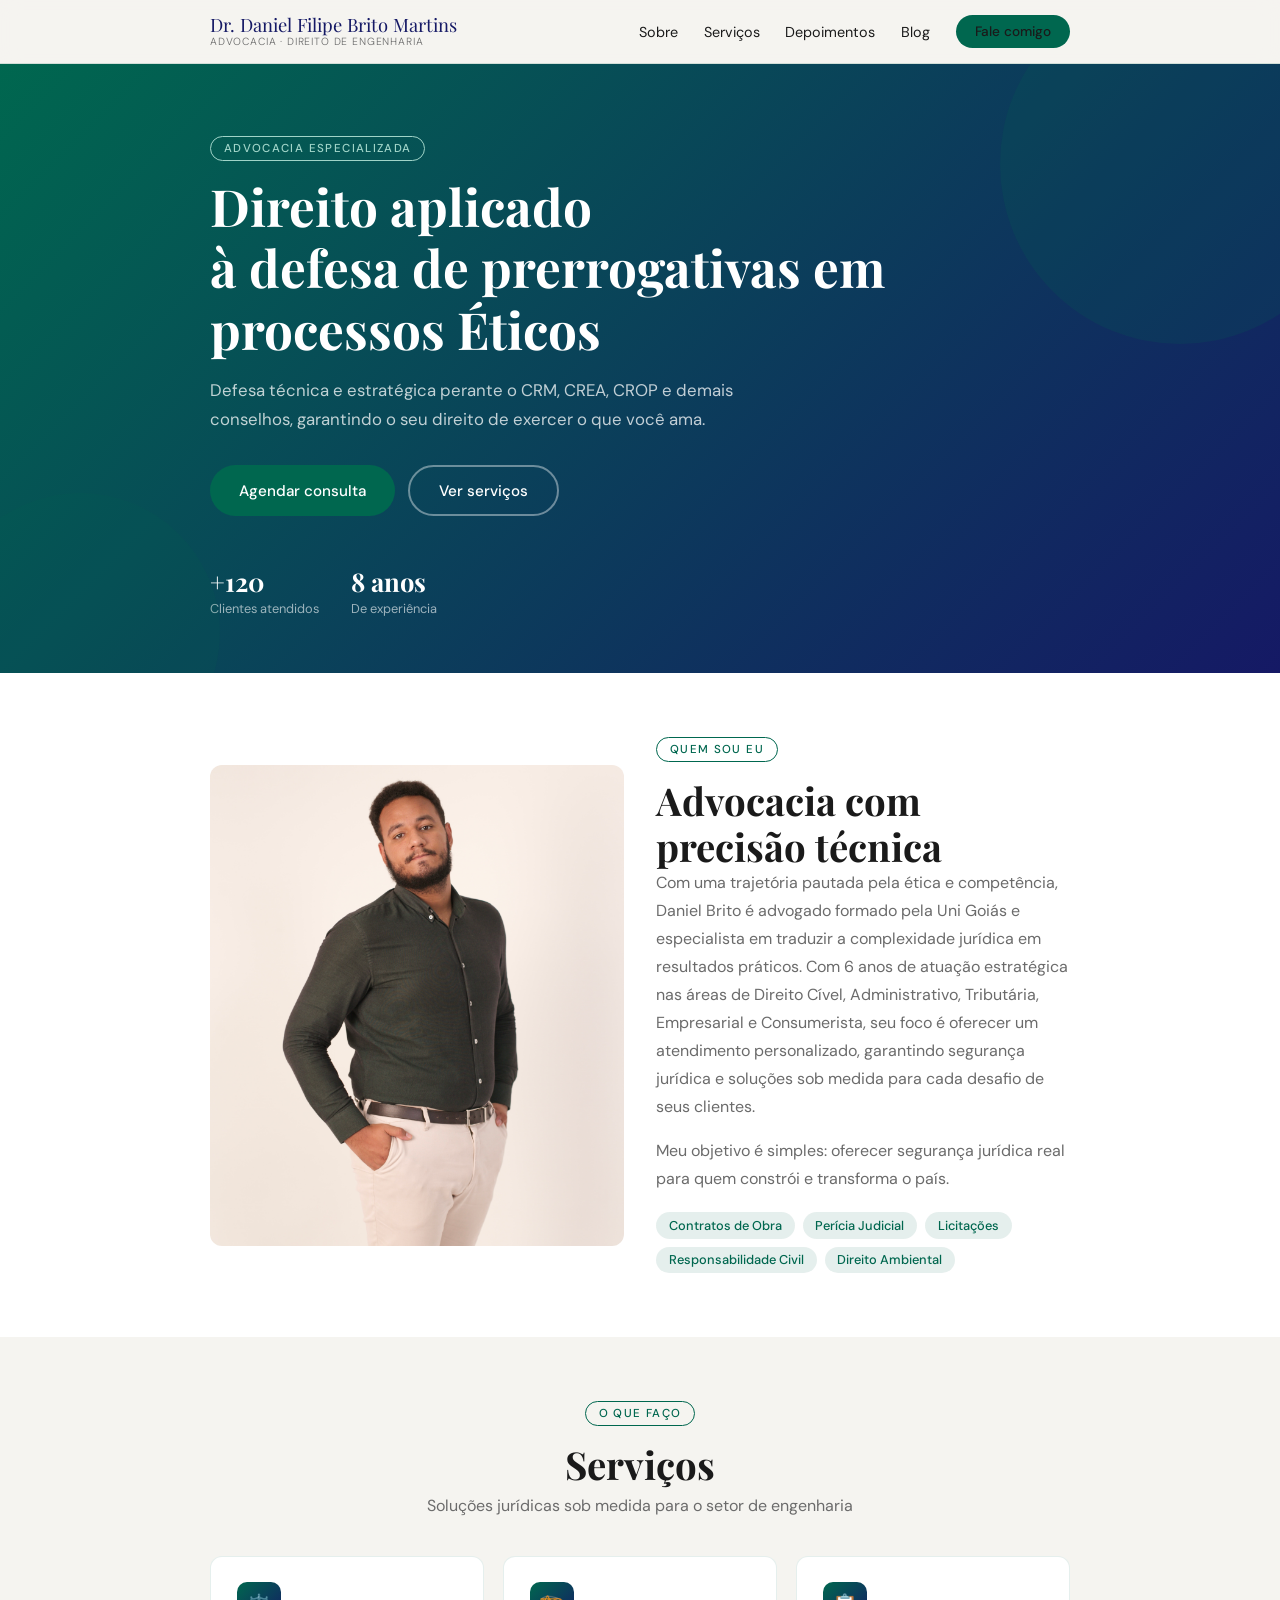
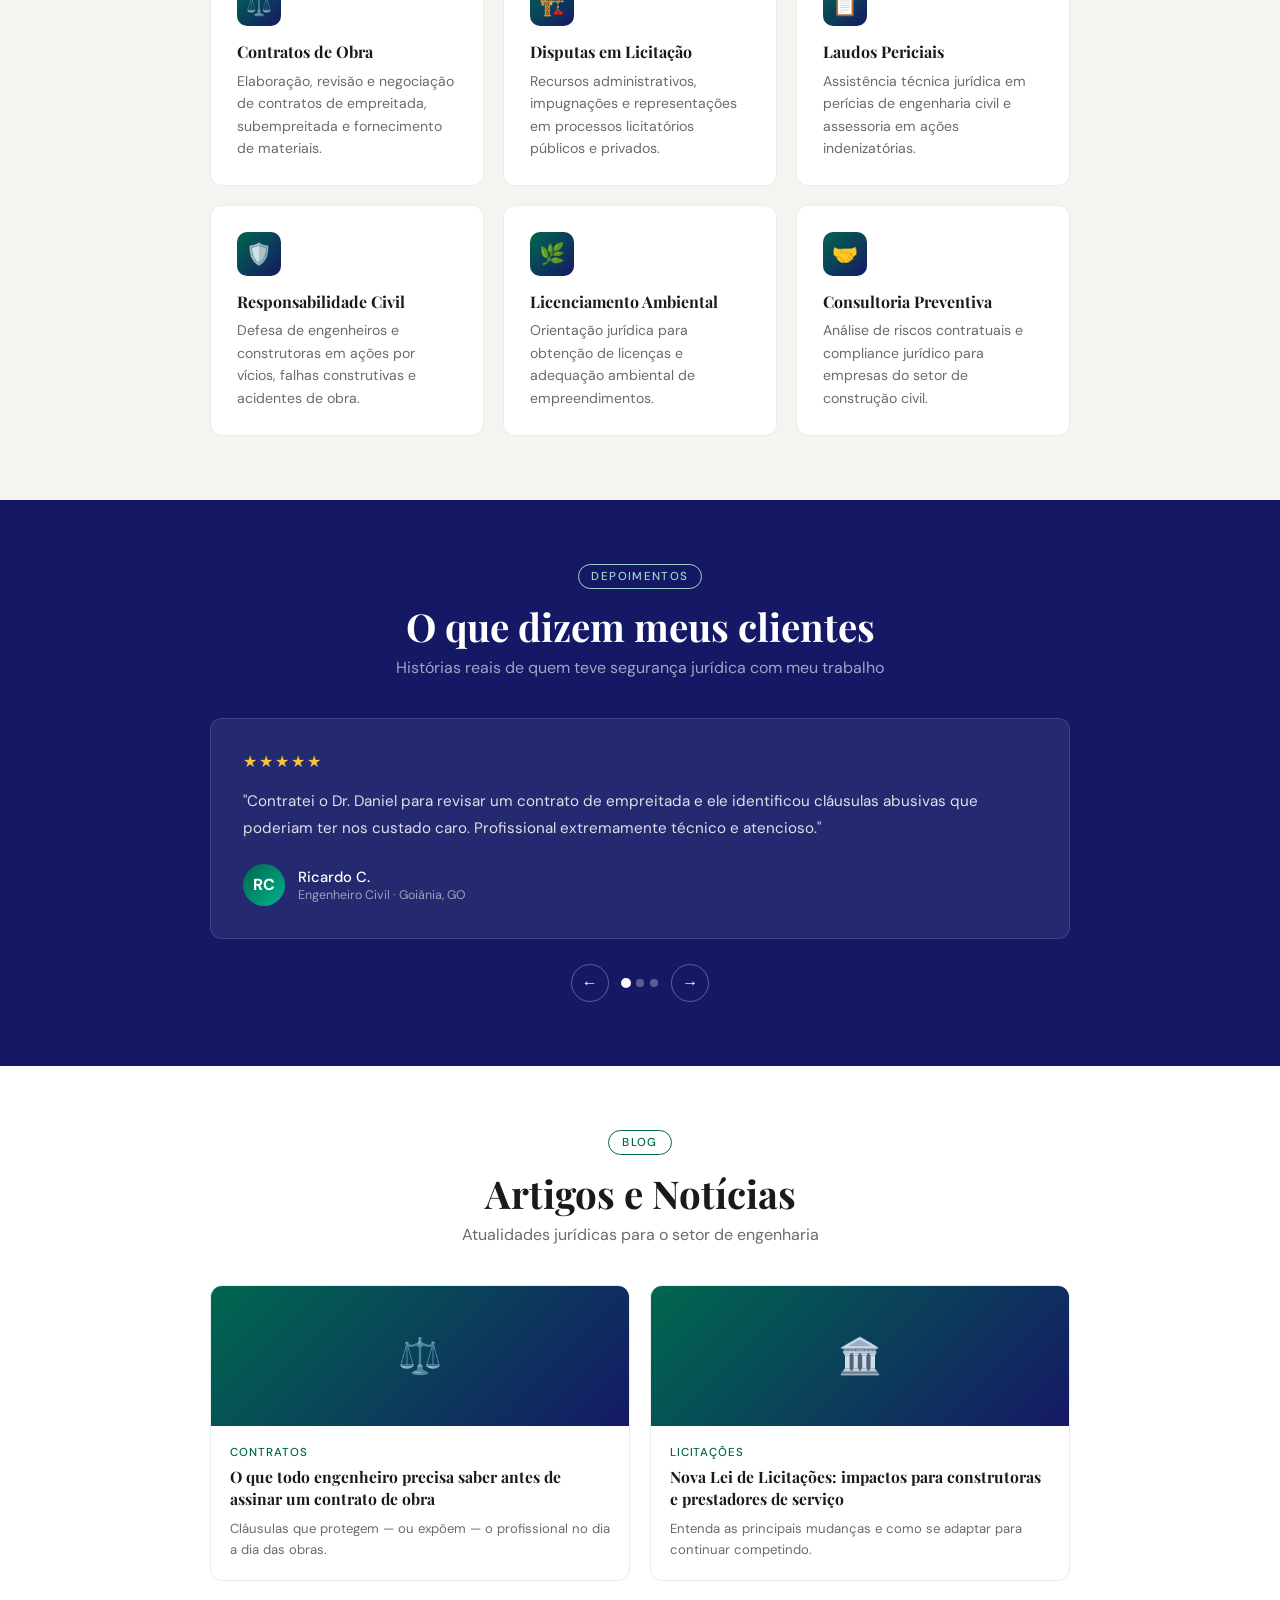
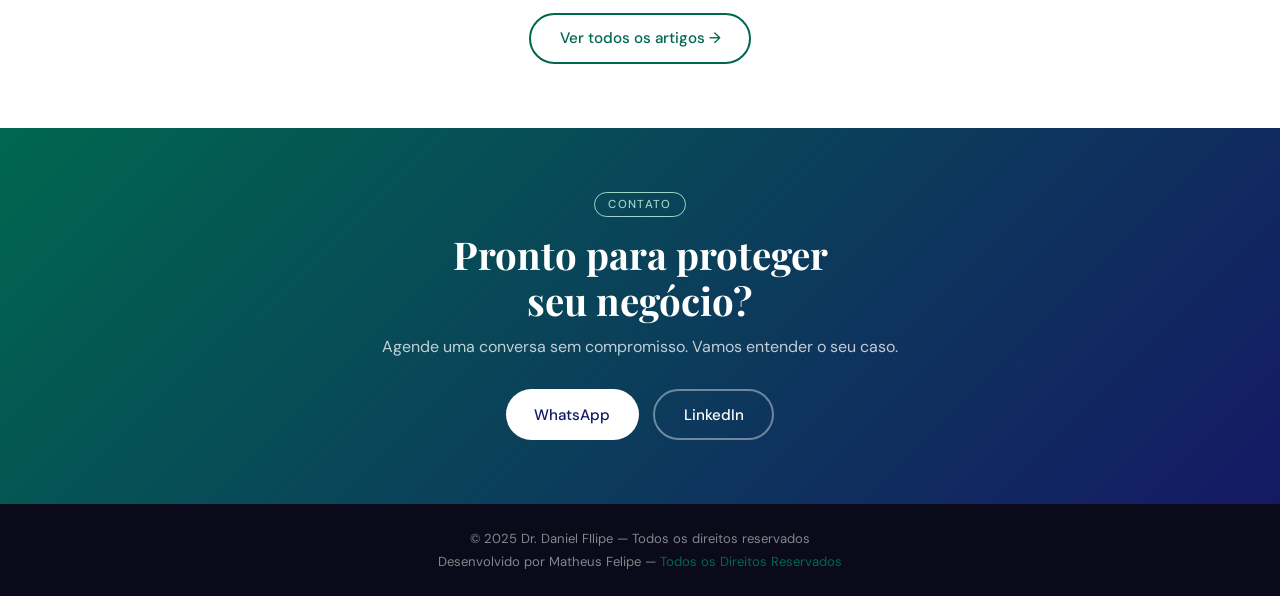
==== index.html @ d97ad79a "alteracoes textuais e cor secao hero" ====
<!doctype html>
<html lang="pt-BR">
  <head>
    <meta charset="UTF-8" />
    <meta name="viewport" content="width=device-width, initial-scale=1.0" />
    <title>Dr. Daniel Filipe Brito — Advocacia em Engenharia</title>
    <link rel="preconnect" href="https://fonts.googleapis.com" />
    <link rel="preconnect" href="https://fonts.gstatic.com" crossorigin />
    <link rel="stylesheet" href="./styles/style.css" />
    <link rel="icon" href="./images/Favicon-Daniel_Felipe.jpeg" />
    <link
      href="https://fonts.googleapis.com/css2?family=Playfair+Display:wght@600;700&family=DM+Sans:wght@300;400;500&display=swap"
      rel="stylesheet"
    />
  </head>
  <body>
    <!-- ══ NAVBAR ══ -->
    <nav class="navbar">
      <div class="container">
        <div class="navbar-logo">
          Dr. Daniel Filipe Brito Martins
          <span>Advocacia · Direito de Engenharia</span>
        </div>
        <ul class="navbar-links">
          <li><a href="#sobre">Sobre</a></li>
          <li><a href="#servicos">Serviços</a></li>
          <li><a href="#depoimentos">Depoimentos</a></li>
          <li><a href="#blog">Blog</a></li>
          <li>
            <a
              href="#contato"
              class="btn btn-primary"
              style="padding: 0.5rem 1.2rem; font-size: 0.85rem"
              >Fale comigo</a
            >
          </li>
        </ul>
        <!-- JS: hamburguer toggle (veja no script) -->
        <button class="hamburger" id="hamburger" aria-label="Abrir menu">
          <span></span><span></span><span></span>
        </button>
      </div>
      <!-- Menu mobile — fica oculto até o botão ser clicado -->
      <ul class="mobile-menu" id="mobileMenu">
        <li><a href="#sobre" onclick="fecharMenu()">Sobre</a></li>
        <li><a href="#servicos" onclick="fecharMenu()">Serviços</a></li>
        <li><a href="#depoimentos" onclick="fecharMenu()">Depoimentos</a></li>
        <li><a href="#blog" onclick="fecharMenu()">Blog</a></li>
        <li><a href="#contato" onclick="fecharMenu()">Fale comigo</a></li>
      </ul>
    </nav>

    <!-- ══ HERO ══ -->
    <section class="hero">
      <div class="container">
        <span class="tag hero-tag">Advocacia Especializada</span>
        <h1>
          Direito aplicado<br />à defesa de prerrogativas em processos Éticos
        </h1>
        <p>
          Defesa técnica e estratégica perante o CRM, CREA, CROP e demais
          conselhos, garantindo o seu direito de exercer o que você ama.
        </p>
        <div class="hero-btns">
          <a href="#contato" class="btn btn-primary">Agendar consulta</a>
          <a
            href="#servicos"
            class="btn btn-secondary"
            style="color: #fff; border-color: rgba(255, 255, 255, 0.4)"
            >Ver serviços</a
          >
        </div>
        <div class="hero-badge">
          <div class="hero-badge-item">
            <strong>+120</strong>
            <span>Clientes atendidos</span>
          </div>
          <div class="hero-badge-item">
            <strong>8 anos</strong>
            <span>De experiência</span>
          </div>
        </div>
      </div>
    </section>

    <!-- ══ SOBRE ══ -->
    <section class="sobre" id="sobre">
      <div class="container">
        <div class="sobre-grid">
          <div class="sobre-foto"></div>
          <div class="fade-in">
            <span class="tag">Quem sou eu</span>
            <h2>Advocacia com precisão técnica</h2>
            <p>
              Com uma trajetória pautada pela ética e competência, Daniel Brito
              é advogado formado pela Uni Goiás e especialista em traduzir a
              complexidade jurídica em resultados práticos. Com 6 anos de
              atuação estratégica nas áreas de Direito Cível, Administrativo,
              Tributária, Empresarial e Consumerista, seu foco é oferecer um
              atendimento personalizado, garantindo segurança jurídica e
              soluções sob medida para cada desafio de seus clientes.
            </p>
            <p>
              Meu objetivo é simples: oferecer segurança jurídica real para quem
              constrói e transforma o país.
            </p>
            <div class="sobre-chips">
              <span class="chip">Contratos de Obra</span>
              <span class="chip">Perícia Judicial</span>
              <span class="chip">Licitações</span>
              <span class="chip">Responsabilidade Civil</span>
              <span class="chip">Direito Ambiental</span>
            </div>
          </div>
        </div>
      </div>
    </section>

    <!-- ══ SERVIÇOS ══ -->
    <section class="servicos" id="servicos">
      <div class="container">
        <div class="section-header fade-in">
          <span class="tag">O que faço</span>
          <h2>Serviços</h2>
          <p>Soluções jurídicas sob medida para o setor de engenharia</p>
        </div>
        <div class="servicos-grid">
          <div class="card-servico fade-in">
            <div class="card-icon">⚖️</div>
            <h3>Contratos de Obra</h3>
            <p>
              Elaboração, revisão e negociação de contratos de empreitada,
              subempreitada e fornecimento de materiais.
            </p>
          </div>
          <div class="card-servico fade-in">
            <div class="card-icon">🏗️</div>
            <h3>Disputas em Licitação</h3>
            <p>
              Recursos administrativos, impugnações e representações em
              processos licitatórios públicos e privados.
            </p>
          </div>
          <div class="card-servico fade-in">
            <div class="card-icon">📋</div>
            <h3>Laudos Periciais</h3>
            <p>
              Assistência técnica jurídica em perícias de engenharia civil e
              assessoria em ações indenizatórias.
            </p>
          </div>
          <div class="card-servico fade-in">
            <div class="card-icon">🛡️</div>
            <h3>Responsabilidade Civil</h3>
            <p>
              Defesa de engenheiros e construtoras em ações por vícios, falhas
              construtivas e acidentes de obra.
            </p>
          </div>
          <div class="card-servico fade-in">
            <div class="card-icon">🌿</div>
            <h3>Licenciamento Ambiental</h3>
            <p>
              Orientação jurídica para obtenção de licenças e adequação
              ambiental de empreendimentos.
            </p>
          </div>
          <div class="card-servico fade-in">
            <div class="card-icon">🤝</div>
            <h3>Consultoria Preventiva</h3>
            <p>
              Análise de riscos contratuais e compliance jurídico para empresas
              do setor de construção civil.
            </p>
          </div>
        </div>
      </div>
    </section>

    <!-- ══ DEPOIMENTOS ══ -->
    <section class="depoimentos" id="depoimentos">
      <div class="container">
        <div class="section-header fade-in">
          <span class="tag">Depoimentos</span>
          <h2 style="color: #fff">O que dizem meus clientes</h2>
          <p>
            Histórias reais de quem teve segurança jurídica com meu trabalho
          </p>
        </div>

        <!-- JS: o carrossel controla qual card está visível -->
        <div class="carousel-wrapper fade-in">
          <div class="carousel-track" id="carouselTrack">
            <div class="card-depoimento">
              <div class="depo-stars">★★★★★</div>
              <p class="depo-texto">
                "Contratei o Dr. Daniel para revisar um contrato de empreitada e
                ele identificou cláusulas abusivas que poderiam ter nos custado
                caro. Profissional extremamente técnico e atencioso."
              </p>
              <div class="depo-autor">
                <div class="depo-avatar">RC</div>
                <div>
                  <div class="depo-autor-nome">Ricardo C.</div>
                  <div class="depo-autor-cargo">
                    Engenheiro Civil · Goiânia, GO
                  </div>
                </div>
              </div>
            </div>

            <div class="card-depoimento">
              <div class="depo-stars">★★★★★</div>
              <p class="depo-texto">
                "Precisávamos de assessoria em uma licitação pública e o suporte
                foi fundamental. Ganhamos o recurso e o contrato. Recomendo sem
                hesitar."
              </p>
              <div class="depo-autor">
                <div class="depo-avatar">AM</div>
                <div>
                  <div class="depo-autor-nome">Ana M.</div>
                  <div class="depo-autor-cargo">
                    Diretora · Construtora Valve
                  </div>
                </div>
              </div>
            </div>

            <div class="card-depoimento">
              <div class="depo-stars">★★★★★</div>
              <p class="depo-texto">
                "Fui acionado judicialmente por um suposto vício construtivo.
                Com a defesa do Dr. Daniel e um laudo pericial bem fundamentado,
                o processo foi encerrado a meu favor."
              </p>
              <div class="depo-autor">
                <div class="depo-avatar">FT</div>
                <div>
                  <div class="depo-autor-nome">Felipe T.</div>
                  <div class="depo-autor-cargo">Arquiteto e Construtor</div>
                </div>
              </div>
            </div>
          </div>
        </div>

        <div class="carousel-controls">
          <button class="carousel-btn" id="btnAnterior" aria-label="Anterior">
            &#8592;
          </button>
          <div class="carousel-dots" id="carouselDots"></div>
          <button class="carousel-btn" id="btnProximo" aria-label="Próximo">
            &#8594;
          </button>
        </div>
      </div>
    </section>

    <!-- ══ BLOG ══ -->
    <section class="blog" id="blog">
      <div class="container">
        <div class="section-header fade-in">
          <span class="tag">Blog</span>
          <h2>Artigos e Notícias</h2>
          <p>Atualidades jurídicas para o setor de engenharia</p>
        </div>
        <div class="blog-grid">
          <a href="#" class="card-blog fade-in">
            <div class="card-blog-img">⚖️</div>
            <div class="card-blog-body">
              <div class="card-blog-cat">Contratos</div>
              <h3>
                O que todo engenheiro precisa saber antes de assinar um contrato
                de obra
              </h3>
              <p>
                Cláusulas que protegem — ou expõem — o profissional no dia a dia
                das obras.
              </p>
            </div>
          </a>
          <a href="#" class="card-blog fade-in">
            <div class="card-blog-img">🏛️</div>
            <div class="card-blog-body">
              <div class="card-blog-cat">Licitações</div>
              <h3>
                Nova Lei de Licitações: impactos para construtoras e prestadores
                de serviço
              </h3>
              <p>
                Entenda as principais mudanças e como se adaptar para continuar
                competindo.
              </p>
            </div>
          </a>
        </div>
        <div class="blog-link fade-in">
          <a href="#" class="btn btn-secondary">Ver todos os artigos →</a>
        </div>
      </div>
    </section>

    <!-- ══ CTA / CONTATO ══ -->
    <section class="cta" id="contato">
      <div class="container fade-in">
        <span class="tag" style="color: #a0d4c8; border-color: #a0d4c8"
          >Contato</span
        >
        <h2>Pronto para proteger<br />seu negócio?</h2>
        <p>Agende uma conversa sem compromisso. Vamos entender o seu caso.</p>
        <div
          style="
            display: flex;
            gap: 0.85rem;
            justify-content: center;
            flex-wrap: wrap;
          "
        >
          <a
            href="https://wa.me/5562995669803"
            class="btn btn-white"
            target="_blank"
            >WhatsApp</a
          >
          <a
            href="https://www.linkedin.com/in/daniel-filipe-brito-108b40218?"
            class="btn btn-secondary"
            style="color: #ffffff; border-color: rgba(255, 255, 255, 0.4)"
            >LinkedIn</a
          >
        </div>
      </div>
    </section>

    <!-- ══ FOOTER ══ -->
    <footer>
      <p>© 2025 Dr. Daniel FIlipe — Todos os direitos reservados</p>
      <p style="margin-top: 0.4rem">
        Desenvolvido por Matheus Felipe —
        <a href="#">Todos os Direitos Reservados</a>
      </p>
    </footer>

    <!-- ════════════════════════════════════════════════
       JAVASCRIPT — comentado para fins didáticos
  ════════════════════════════════════════════════ -->
    <script>
      /* ──────────────────────────────────────────
       1. MENU HAMBURGUER (mobile)
       O que faz: ao clicar no botão ☰, adiciona
       ou remove a classe "open" nos elementos.
       O CSS cuida da animação — o JS só diz
       "está aberto" ou "está fechado".
    ────────────────────────────────────────── */

      // Pegamos os dois elementos pelo ID que colocamos no HTML
      const hamburger = document.getElementById("hamburger");
      const mobileMenu = document.getElementById("mobileMenu");

      hamburger.addEventListener("click", function () {
        // classList.toggle adiciona a classe se não existe, remove se já existe
        hamburger.classList.toggle("open");
        mobileMenu.classList.toggle("open");
      });

      // Função chamada ao clicar em qualquer link do menu mobile
      // (para fechar o menu após navegar para a seção)
      function fecharMenu() {
        hamburger.classList.remove("open");
        mobileMenu.classList.remove("open");
      }

      /* ──────────────────────────────────────────
       2. CARROSSEL DE DEPOIMENTOS
       O que faz: controla qual card está visível
       movendo a "faixa" (track) com translate CSS.

       Lógica:
       - Temos N cards, cada um com largura 100%
       - Mover para o card 0 = translateX(0%)
       - Mover para o card 1 = translateX(-100%)
       - Mover para o card 2 = translateX(-200%)
    ────────────────────────────────────────── */

      const track = document.getElementById("carouselTrack");
      const btnAnterior = document.getElementById("btnAnterior");
      const btnProximo = document.getElementById("btnProximo");
      const dotsContainer = document.getElementById("carouselDots");

      // Quantos cards existem dentro do track
      const totalCards = track.children.length;
      let cardAtual = 1; // começa no primeiro card

      // Cria um "bolinha" (dot) para cada card
      for (let i = 0; i < totalCards; i++) {
        const dot = document.createElement("div");
        dot.classList.add("dot");
        if (i === 0) dot.classList.add("active"); // primeira dot ativa
        dot.addEventListener("click", () => irParaCard(i)); // clique direto na dot
        dotsContainer.appendChild(dot);
      }

      function irParaCard(indice) {
        cardAtual = indice;
        // Move a faixa: cada card tem 100% de largura
        track.style.transform = `translateX(-${cardAtual * 100}%)`;
        // Atualiza as bolinhas
        document.querySelectorAll(".dot").forEach((d, i) => {
          d.classList.toggle("active", i === cardAtual);
        });
      }

      // Botão "próximo" — avança um card (volta ao início se chegar no fim)
      btnProximo.addEventListener("click", function () {
        const proximo = (cardAtual + 1) % totalCards;
        irParaCard(proximo);
      });

      // Botão "anterior" — volta um card (vai ao último se estiver no início)
      btnAnterior.addEventListener("click", function () {
        const anterior = (cardAtual - 1 + totalCards) % totalCards;
        irParaCard(anterior);
      });

      // Autoplay a cada 5 segundos
      setInterval(() => {
        const proximo = (cardAtual + 1) % totalCards;
        irParaCard(proximo);
      }, 5000);

      /* ──────────────────────────────────────────
       3. ANIMAÇÕES AO ROLAR (IntersectionObserver)
       O que faz: observa cada elemento com a
       classe "fade-in". Quando ele entra na tela,
       adiciona a classe "visible" — aí o CSS
       faz o elemento aparecer com transição.

       IntersectionObserver é a forma moderna e
       performática de detectar scroll — sem
       ficar escutando o evento "scroll" 60x/seg.
    ────────────────────────────────────────── */

      // Criamos o "observador"
      const observer = new IntersectionObserver(
        function (entries) {
          entries.forEach(function (entry) {
            // entry.isIntersecting = true quando o elemento está visível na tela
            if (entry.isIntersecting) {
              entry.target.classList.add("visible");
              observer.unobserve(entry.target); // para de observar após animar (eficiência)
            }
          });
        },
        { threshold: 0.15 }, // dispara quando 15% do elemento está visível
      );

      // Aplicamos o observer em todos os elementos com classe "fade-in"
      document.querySelectorAll(".fade-in").forEach(function (el) {
        observer.observe(el);
      });
    </script>
  </body>
</html>
---- styles/style.css ----
/* ── VARIÁVEIS ── */
:root {
  --verde: #00674f;
  --verde2: #004d3b;
  --marinho: #151965;
  --marinho2: #00006a;
  --off: #f5f4f0;
  --texto: #1a1a1a;
  --cinza: #6b6b6b;
  --radius: 12px;
}

/* ── RESET ── */
*,
*::before,
*::after {
  box-sizing: border-box;
  margin: 0;
  padding: 0;
}
html {
  scroll-behavior: smooth;
}
body {
  font-family: "DM Sans", sans-serif;
  background: var(--off);
  color: var(--texto);
  overflow-x: hidden;
}

.sobre-foto {
  background-image: url(../images/Daniel_sobre_v2.jpg);
  background-position: center;
  background-repeat: no-repeat;
  background-size: cover;
  height: 481.25px;
}
img {
  max-width: 100%;
  display: block;
}
a {
  text-decoration: none;
  color: inherit;
}

/* ── TIPOGRAFIA ── */
h1,
h2,
h3 {
  font-family: "Playfair Display", serif;
  line-height: 1.2;
}
h1 {
  font-size: clamp(2rem, 7vw, 3.2rem);
}
h2 {
  font-size: clamp(1.5rem, 5vw, 2.4rem);
}
h3 {
  font-size: 1.15rem;
}

/* ── UTILITÁRIOS ── */
.container {
  width: min(100%, 900px);
  margin-inline: auto;
  padding-inline: 1.25rem;
}
.tag {
  display: inline-block;
  font-size: 0.72rem;
  letter-spacing: 0.12em;
  text-transform: uppercase;
  font-weight: 500;
  color: var(--verde);
  border: 1px solid var(--verde);
  border-radius: 99px;
  padding: 0.25rem 0.8rem;
  margin-bottom: 0.9rem;
}
.btn {
  display: inline-flex;
  align-items: center;
  gap: 0.5rem;
  padding: 0.85rem 1.8rem;
  border-radius: 99px;
  font-family: "DM Sans", sans-serif;
  font-size: 0.95rem;
  font-weight: 500;
  cursor: pointer;
  border: none;
  transition:
    transform 0.2s,
    box-shadow 0.2s;
}
.btn:hover {
  transform: translateY(-2px);
  box-shadow: 0 8px 24px rgba(0, 0, 0, 0.15);
}
.btn-primary {
  background: var(--verde);
  color: #fff;
}
.btn-secondary {
  background: transparent;
  color: var(--verde);
  border: 2px solid var(--verde);
}
.btn-white {
  background: #fff;
  color: var(--marinho);
}

/* ── FADE-IN (controlado pelo JS / IntersectionObserver) ── */
.fade-in {
  opacity: 0;
  transform: translateY(28px);
  transition:
    opacity 0.6s ease,
    transform 0.6s ease;
}
.fade-in.visible {
  opacity: 1;
  transform: translateY(0);
}

/* ════════════════════════════════
       NAVBAR
    ════════════════════════════════ */
.navbar {
  position: sticky;
  top: 0;
  z-index: 100;
  background: rgba(245, 244, 240, 0.92);
  backdrop-filter: blur(10px);
  border-bottom: 1px solid rgba(0, 103, 79, 0.15);
  padding: 0.9rem 0;
}
.navbar .container {
  display: flex;
  align-items: center;
  justify-content: space-between;
}
.navbar-logo {
  font-family: "Playfair Display", serif;
  font-size: 1.15rem;
  color: var(--marinho);
  line-height: 1.2;
}
.navbar-logo span {
  display: block;
  font-size: 0.65rem;
  font-family: "DM Sans", sans-serif;
  font-weight: 300;
  color: var(--cinza);
  letter-spacing: 0.08em;
  text-transform: uppercase;
}
.navbar-links {
  display: flex;
  gap: 1.6rem;
  align-items: center;
  list-style: none;
}
.navbar-links a {
  font-size: 0.9rem;
  color: var(--texto);
  transition: color 0.2s;
}
.navbar-links a:hover {
  color: var(--verde);
}

/* Hamburguer — visível só no mobile */
.hamburger {
  display: none;
  flex-direction: column;
  gap: 5px;
  background: none;
  border: none;
  cursor: pointer;
  padding: 4px;
}
.hamburger span {
  display: block;
  width: 24px;
  height: 2px;
  background: var(--marinho);
  border-radius: 2px;
  transition: all 0.3s;
}

/* Menu mobile aberto */
.hamburger.open span:nth-child(1) {
  transform: translateY(7px) rotate(45deg);
}
.hamburger.open span:nth-child(2) {
  opacity: 0;
}
.hamburger.open span:nth-child(3) {
  transform: translateY(-7px) rotate(-45deg);
}

.mobile-menu {
  display: none;
  flex-direction: column;
  gap: 0;
  background: var(--off);
  border-top: 1px solid rgba(0, 103, 79, 0.15);
  list-style: none;
}
.mobile-menu.open {
  display: flex;
}
.mobile-menu a {
  display: block;
  padding: 0.9rem 1.25rem;
  font-size: 1rem;
  border-bottom: 1px solid rgba(0, 103, 79, 0.08);
  color: var(--texto);
}
.mobile-menu a:hover {
  color: var(--verde);
  background: rgba(0, 103, 79, 0.04);
}

@media (max-width: 680px) {
  .navbar-links {
    display: none;
  }
  .hamburger {
    display: flex;
  }
}

/* ════════════════════════════════
       HERO
    ════════════════════════════════ */
.hero {
  background: linear-gradient(135deg, var(--verde) 0%, var(--marinho) 100%);
  color: #fff;
  padding: 4.5rem 0 3.5rem;
  position: relative;
  overflow: hidden;
}
/* Elemento decorativo de fundo */
.hero::before {
  content: "";
  position: absolute;
  right: -80px;
  top: -80px;
  width: 360px;
  height: 360px;
  border-radius: 50%;
  background: rgba(0, 103, 79, 0.18);
  pointer-events: none;
}
.hero::after {
  content: "";
  position: absolute;
  left: -60px;
  bottom: -100px;
  width: 280px;
  height: 280px;
  border-radius: 50%;
  background: rgba(0, 103, 79, 0.12);
  pointer-events: none;
}
.hero-tag {
  color: #a0d4c8;
  border-color: #a0d4c8;
}
.hero h1 {
  color: #fff;
  margin-bottom: 1rem;
}
.hero p {
  color: rgba(255, 255, 255, 0.75);
  font-size: 1.05rem;
  line-height: 1.7;
  max-width: 540px;
  margin-bottom: 2rem;
}
.hero-btns {
  display: flex;
  gap: 0.85rem;
  flex-wrap: wrap;
}
.hero-badge {
  margin-top: 3rem;
  display: flex;
  gap: 2rem;
  flex-wrap: wrap;
}
.hero-badge-item strong {
  font-size: 1.6rem;
  font-family: "Playfair Display", serif;
  color: #fff;
}
.hero-badge-item span {
  display: block;
  font-size: 0.8rem;
  color: rgba(255, 255, 255, 0.6);
  margin-top: 2px;
}

/* ════════════════════════════════
       SOBRE
    ════════════════════════════════ */
.sobre {
  padding: 4rem 0;
  background: #fff;
}
.sobre-grid {
  display: grid;
  grid-template-columns: 1fr;
  gap: 2rem;
  align-items: center;
}
@media (min-width: 640px) {
  .sobre-grid {
    grid-template-columns: 1fr 1fr;
  }
}
.sobre-foto {
  width: 100%;
  aspect-ratio: 4/5;
  border-radius: var(--radius);
  display: flex;
  align-items: flex-end;
  justify-content: center;
  overflow: hidden;
  position: relative;
}
.sobre-foto-placeholder {
  width: 70%;
  aspect-ratio: 1;
  background: rgba(255, 255, 255, 0.15);
  border-radius: 50%;
  margin: 0 auto 1.5rem;
  display: flex;
  align-items: center;
  justify-content: center;
  font-size: 3rem;
}
.sobre p {
  color: var(--cinza);
  line-height: 1.75;
  margin-bottom: 1rem;
}
.sobre-chips {
  display: flex;
  flex-wrap: wrap;
  gap: 0.5rem;
  margin-top: 1.2rem;
}
.chip {
  font-size: 0.8rem;
  padding: 0.3rem 0.8rem;
  border-radius: 99px;
  background: rgba(0, 103, 79, 0.1);
  color: var(--verde);
  font-weight: 500;
}

/* ════════════════════════════════
       SERVIÇOS
    ════════════════════════════════ */
.servicos {
  padding: 4rem 0;
  background: var(--off);
}
.section-header {
  text-align: center;
  margin-bottom: 2.5rem;
}
.section-header p {
  color: var(--cinza);
  margin-top: 0.5rem;
  font-size: 1rem;
}

.servicos-grid {
  display: grid;
  grid-template-columns: 1fr;
  gap: 1.2rem;
}
@media (min-width: 540px) {
  .servicos-grid {
    grid-template-columns: 1fr 1fr;
  }
}
@media (min-width: 800px) {
  .servicos-grid {
    grid-template-columns: 1fr 1fr 1fr;
  }
}

.card-servico {
  background: #fff;
  border-radius: var(--radius);
  padding: 1.6rem;
  border: 1px solid rgba(0, 103, 79, 0.1);
  transition:
    box-shadow 0.25s,
    transform 0.25s;
}
.card-servico:hover {
  box-shadow: 0 10px 30px rgba(0, 0, 128, 0.1);
  transform: translateY(-3px);
}
.card-icon {
  width: 44px;
  height: 44px;
  border-radius: 10px;
  background: linear-gradient(135deg, var(--verde), var(--marinho));
  display: flex;
  align-items: center;
  justify-content: center;
  font-size: 1.3rem;
  margin-bottom: 1rem;
}
.card-servico h3 {
  margin-bottom: 0.5rem;
  font-size: 1rem;
}
.card-servico p {
  font-size: 0.88rem;
  color: var(--cinza);
  line-height: 1.6;
}

/* ════════════════════════════════
       DEPOIMENTOS (CARROSSEL)
    ════════════════════════════════ */
.depoimentos {
  padding: 4rem 0;
  background: var(--marinho);
  color: #fff;
}
.depoimentos .section-header {
  color: #fff;
}
.depoimentos .section-header p {
  color: rgba(255, 255, 255, 0.6);
}
.depoimentos .tag {
  color: #a0d4c8;
  border-color: #a0d4c8;
}

/* Wrapper do carrossel */
.carousel-wrapper {
  position: relative;
  overflow: hidden;
}
.carousel-track {
  display: flex;
  transition: transform 0.45s cubic-bezier(0.4, 0, 0.2, 1);
}
.card-depoimento {
  width: fit-content;
  padding: 2rem;
  background: rgba(255, 255, 255, 0.07);
  border: 1px solid rgba(255, 255, 255, 0.12);
  border-radius: var(--radius);
  flex-shrink: 0;
}
.depo-stars {
  color: #f4c542;
  font-size: 1rem;
  margin-bottom: 1rem;
  letter-spacing: 2px;
}
.depo-texto {
  font-size: 0.95rem;
  line-height: 1.75;
  color: rgba(255, 255, 255, 0.85);
  margin-bottom: 1.4rem;
}
.depo-autor {
  display: flex;
  align-items: center;
  gap: 0.8rem;
}
.depo-avatar {
  width: 42px;
  height: 42px;
  border-radius: 50%;
  background: linear-gradient(135deg, var(--verde), #00b38a);
  display: flex;
  align-items: center;
  justify-content: center;
  font-weight: 700;
  font-size: 1rem;
  color: #fff;
  flex-shrink: 0;
}
.depo-autor-nome {
  font-weight: 500;
  font-size: 0.92rem;
}
.depo-autor-cargo {
  font-size: 0.78rem;
  color: rgba(255, 255, 255, 0.55);
}

/* Controles do carrossel */
.carousel-controls {
  display: flex;
  align-items: center;
  justify-content: center;
  gap: 0.8rem;
  margin-top: 1.6rem;
}
.carousel-btn {
  width: 38px;
  height: 38px;
  border-radius: 50%;
  border: 1px solid rgba(255, 255, 255, 0.3);
  background: transparent;
  color: #fff;
  font-size: 1rem;
  cursor: pointer;
  display: flex;
  align-items: center;
  justify-content: center;
  transition: background 0.2s;
}
.carousel-btn:hover {
  background: rgba(255, 255, 255, 0.15);
}
.carousel-dots {
  display: flex;
  gap: 0.4rem;
}
.dot {
  width: 8px;
  height: 8px;
  border-radius: 50%;
  background: rgba(255, 255, 255, 0.3);
  cursor: pointer;
  transition:
    background 0.2s,
    transform 0.2s;
}
.dot.active {
  background: #fff;
  transform: scale(1.25);
}

/* ════════════════════════════════
       BLOG / ARTIGOS
    ════════════════════════════════ */
.blog {
  padding: 4rem 0;
  background: #fff;
}
.blog-grid {
  display: grid;
  grid-template-columns: 1fr;
  gap: 1.2rem;
}
@media (min-width: 600px) {
  .blog-grid {
    grid-template-columns: 1fr 1fr;
  }
}

.card-blog {
  border-radius: var(--radius);
  border: 1px solid rgba(0, 103, 79, 0.1);
  overflow: hidden;
  transition:
    box-shadow 0.25s,
    transform 0.25s;
}
.card-blog:hover {
  box-shadow: 0 10px 30px rgba(0, 0, 128, 0.1);
  transform: translateY(-3px);
}
.card-blog-img {
  height: 140px;
  background: linear-gradient(135deg, var(--verde) 0%, var(--marinho) 100%);
  display: flex;
  align-items: center;
  justify-content: center;
  font-size: 2.2rem;
}
.card-blog-body {
  padding: 1.2rem;
}
.card-blog-cat {
  font-size: 0.72rem;
  font-weight: 500;
  text-transform: uppercase;
  letter-spacing: 0.08em;
  color: var(--verde);
  margin-bottom: 0.4rem;
}
.card-blog-body h3 {
  font-size: 0.98rem;
  margin-bottom: 0.5rem;
  line-height: 1.4;
}
.card-blog-body p {
  font-size: 0.82rem;
  color: var(--cinza);
  line-height: 1.6;
}
.blog-link {
  text-align: center;
  margin-top: 2rem;
}

/* ════════════════════════════════
       CTA
    ════════════════════════════════ */
.cta {
  padding: 4rem 0;
  background: linear-gradient(135deg, var(--verde) 0%, var(--marinho) 100%);
  color: #fff;
  text-align: center;
}
.cta h2 {
  color: #fff;
  margin-bottom: 0.8rem;
}
.cta p {
  color: rgba(255, 255, 255, 0.75);
  margin-bottom: 2rem;
  font-size: 1rem;
}

/* ════════════════════════════════
       FOOTER
    ════════════════════════════════ */
footer {
  background: #0a0a1a;
  color: rgba(255, 255, 255, 0.5);
  text-align: center;
  padding: 1.6rem;
  font-size: 0.82rem;
}
footer a {
  color: var(--verde);
}
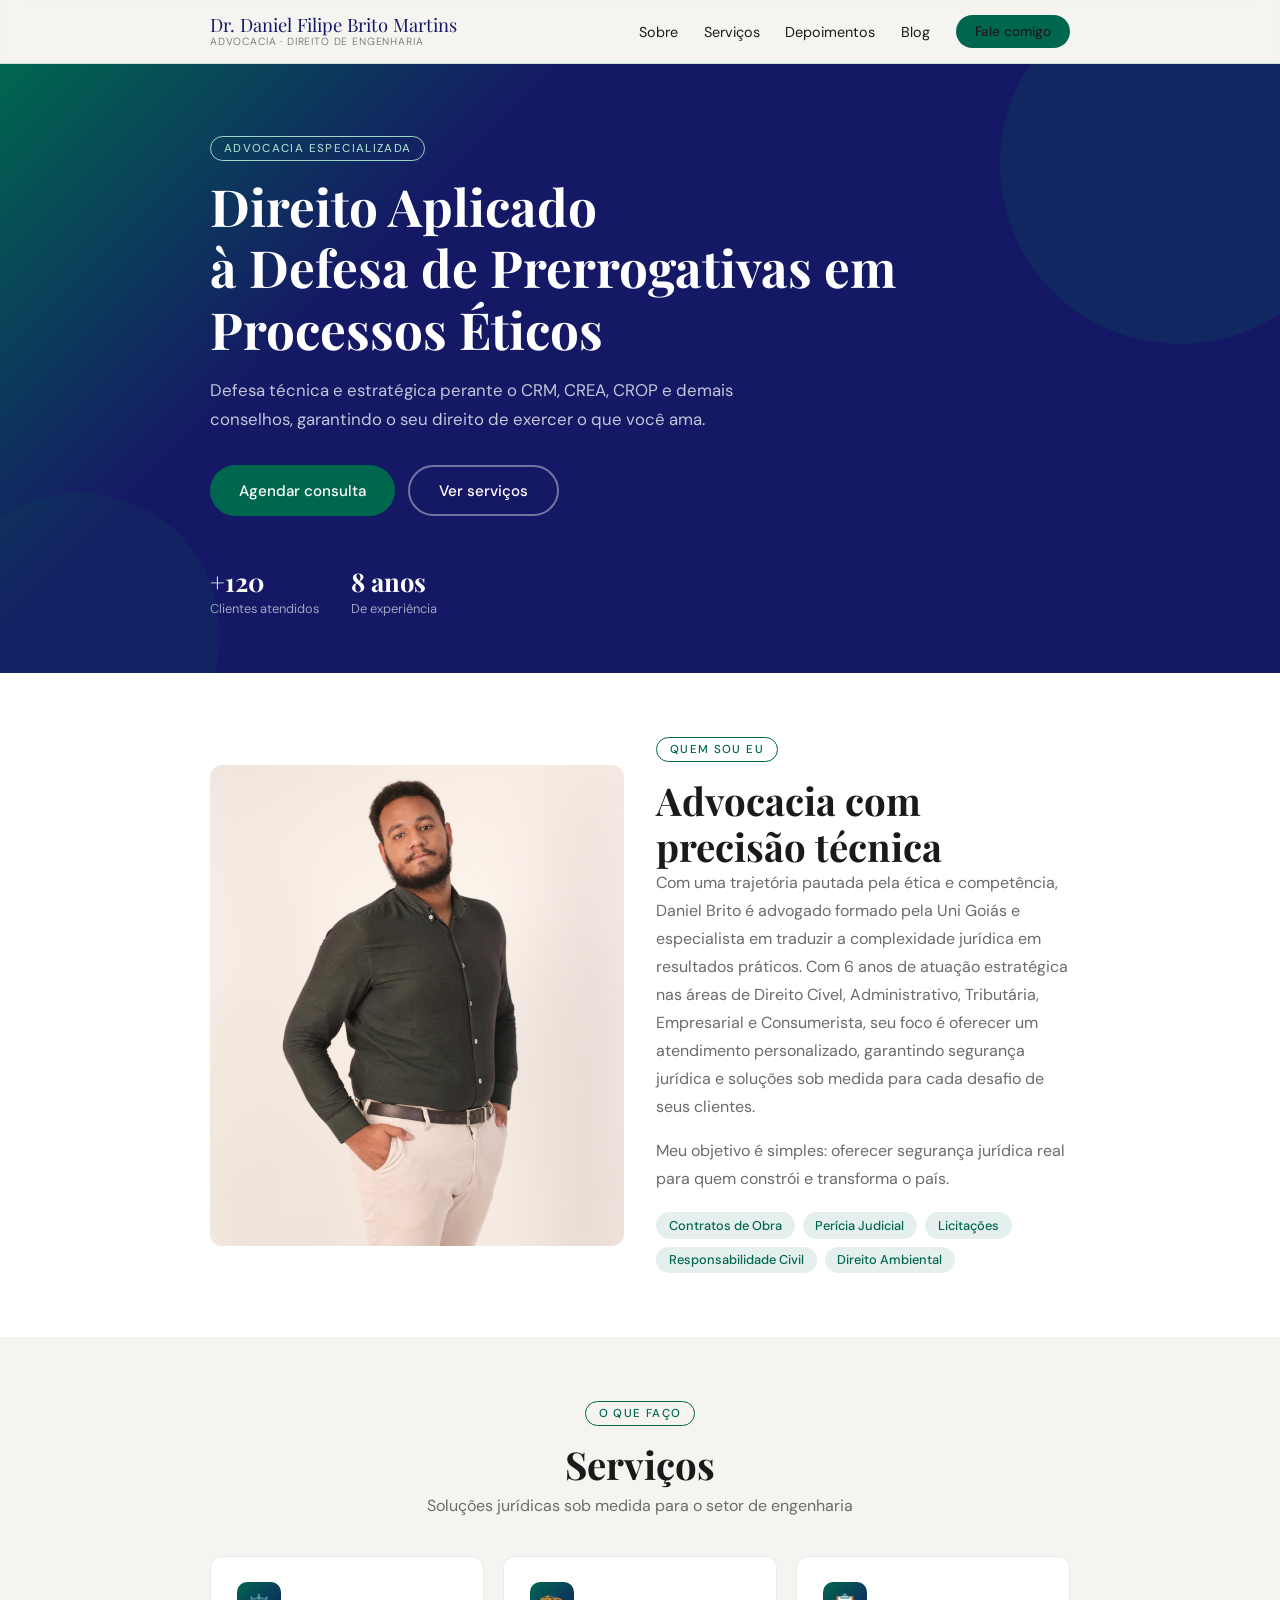
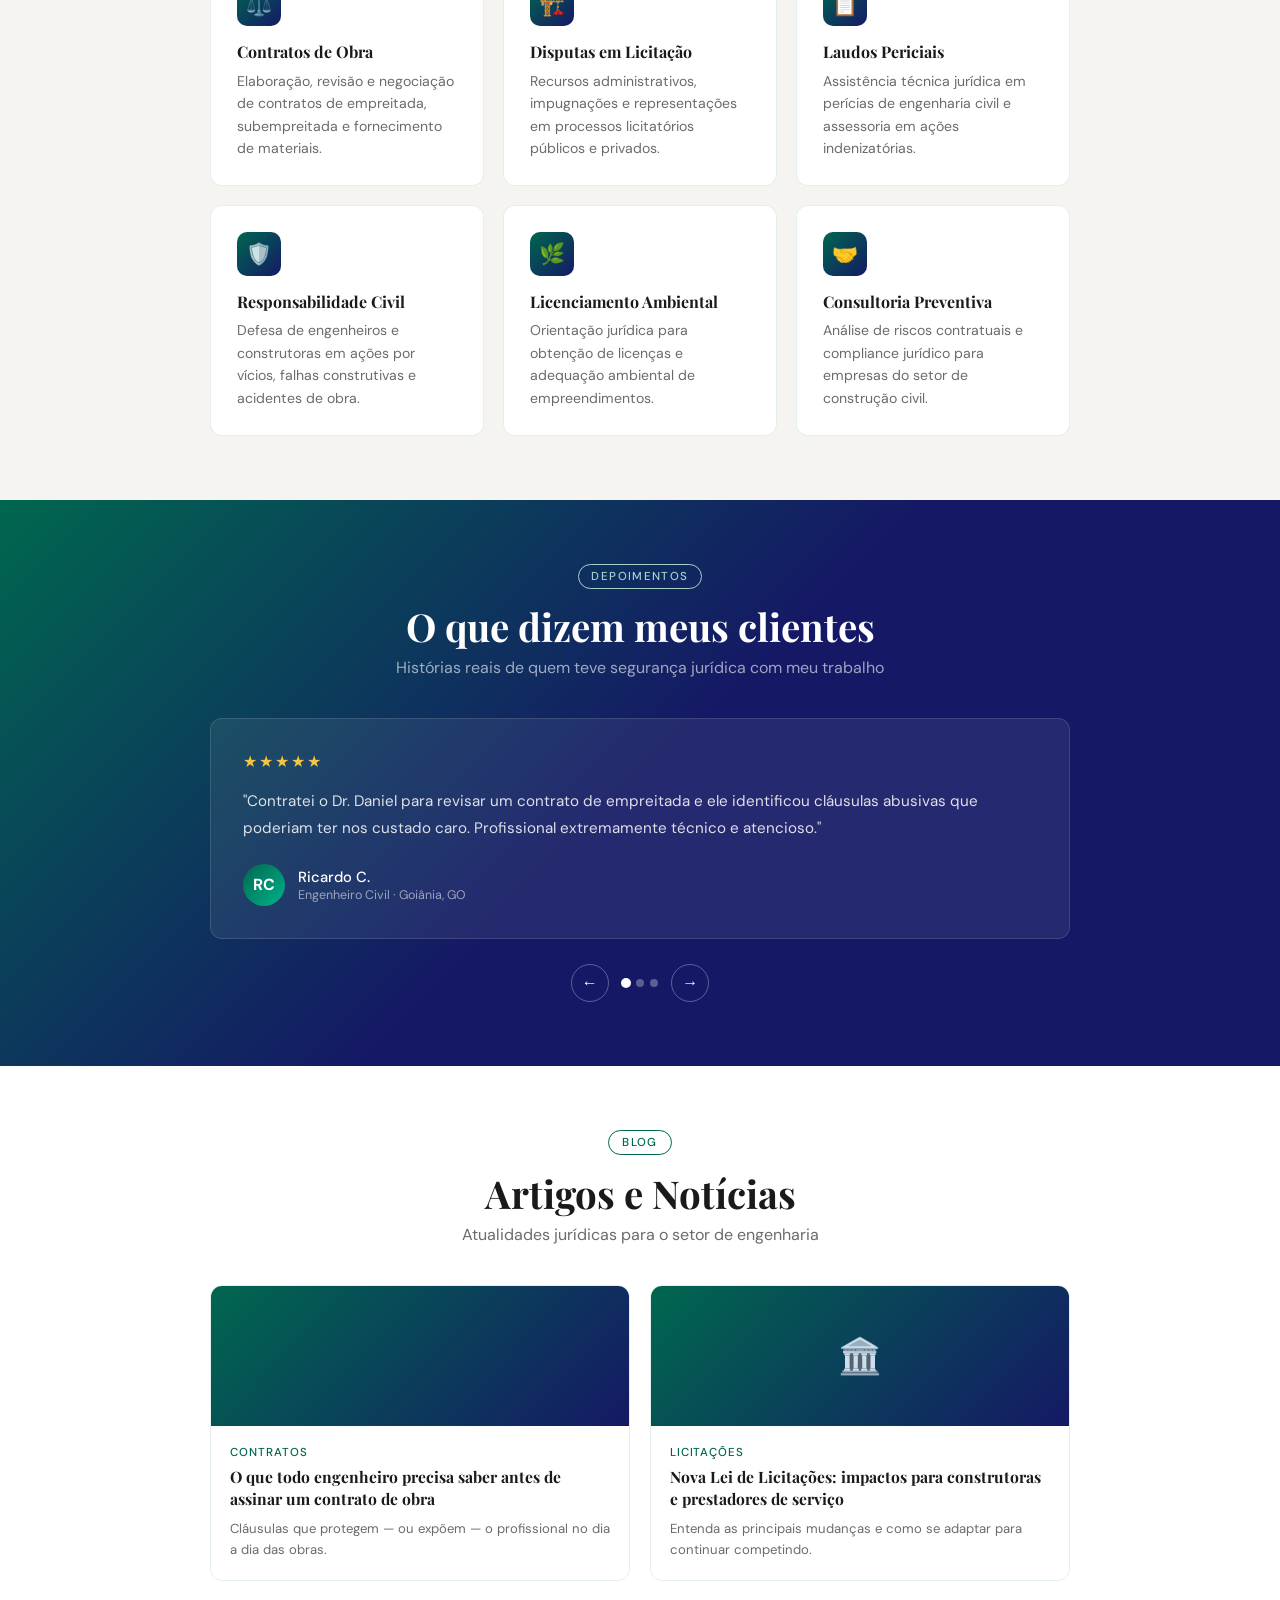
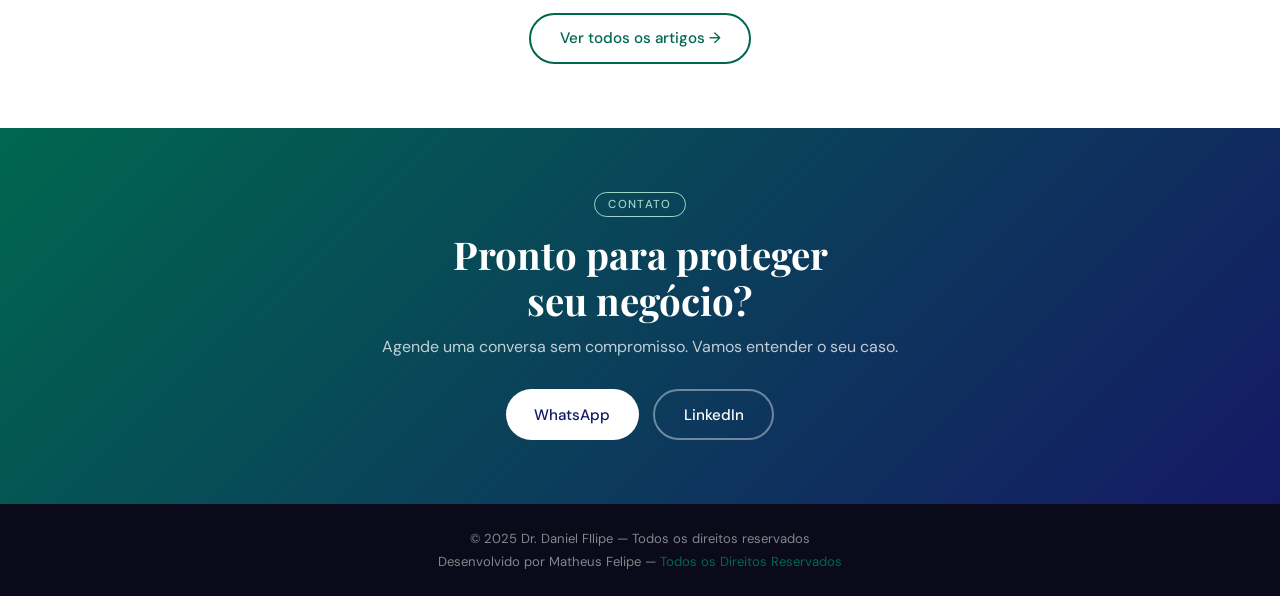
==== commit baab3eda: "alteracao cores e elementos" ====
--- a/index.html
+++ b/index.html
@@ -55,7 +55,7 @@
       <div class="container">
         <span class="tag hero-tag">Advocacia Especializada</span>
         <h1>
-          Direito aplicado<br />à defesa de prerrogativas em processos Éticos
+          Direito Aplicado<br />à Defesa de Prerrogativas em Processos Éticos
         </h1>
         <p>
           Defesa técnica e estratégica perante o CRM, CREA, CROP e demais
@@ -267,7 +267,7 @@
         </div>
         <div class="blog-grid">
           <a href="#" class="card-blog fade-in">
-            <div class="card-blog-img">⚖️</div>
+            <div class="card-blog-img"></div>
             <div class="card-blog-body">
               <div class="card-blog-cat">Contratos</div>
               <h3>
--- a/styles/style.css
+++ b/styles/style.css
@@ -238,7 +238,7 @@
        HERO
     ════════════════════════════════ */
 .hero {
-  background: linear-gradient(135deg, var(--verde) 0%, var(--marinho) 100%);
+  background: linear-gradient(135deg, var(--verde) 0%, var(--marinho) 30%);
   color: #fff;
   padding: 4.5rem 0 3.5rem;
   position: relative;
@@ -436,7 +436,7 @@
     ════════════════════════════════ */
 .depoimentos {
   padding: 4rem 0;
-  background: var(--marinho);
+  background: linear-gradient(135deg, var(--verde), var(--marinho) 50%);
   color: #fff;
 }
 .depoimentos .section-header {
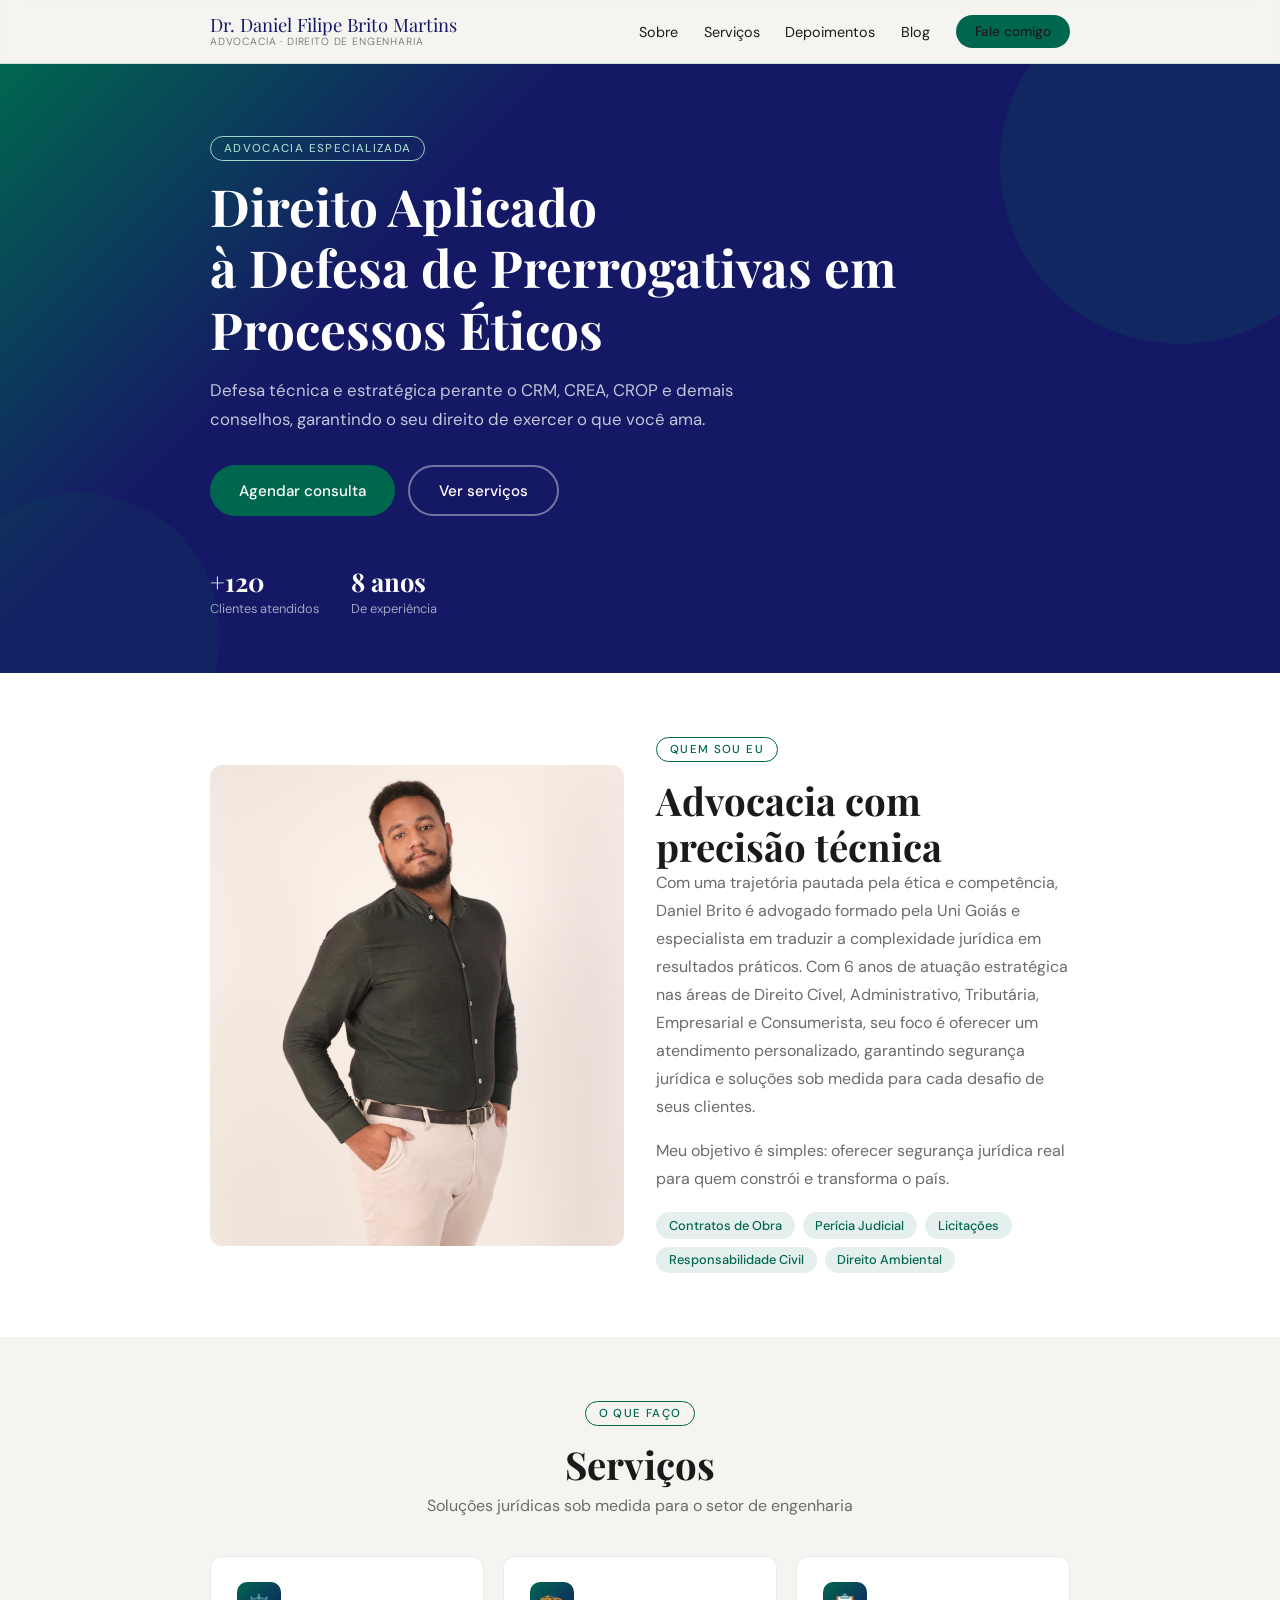
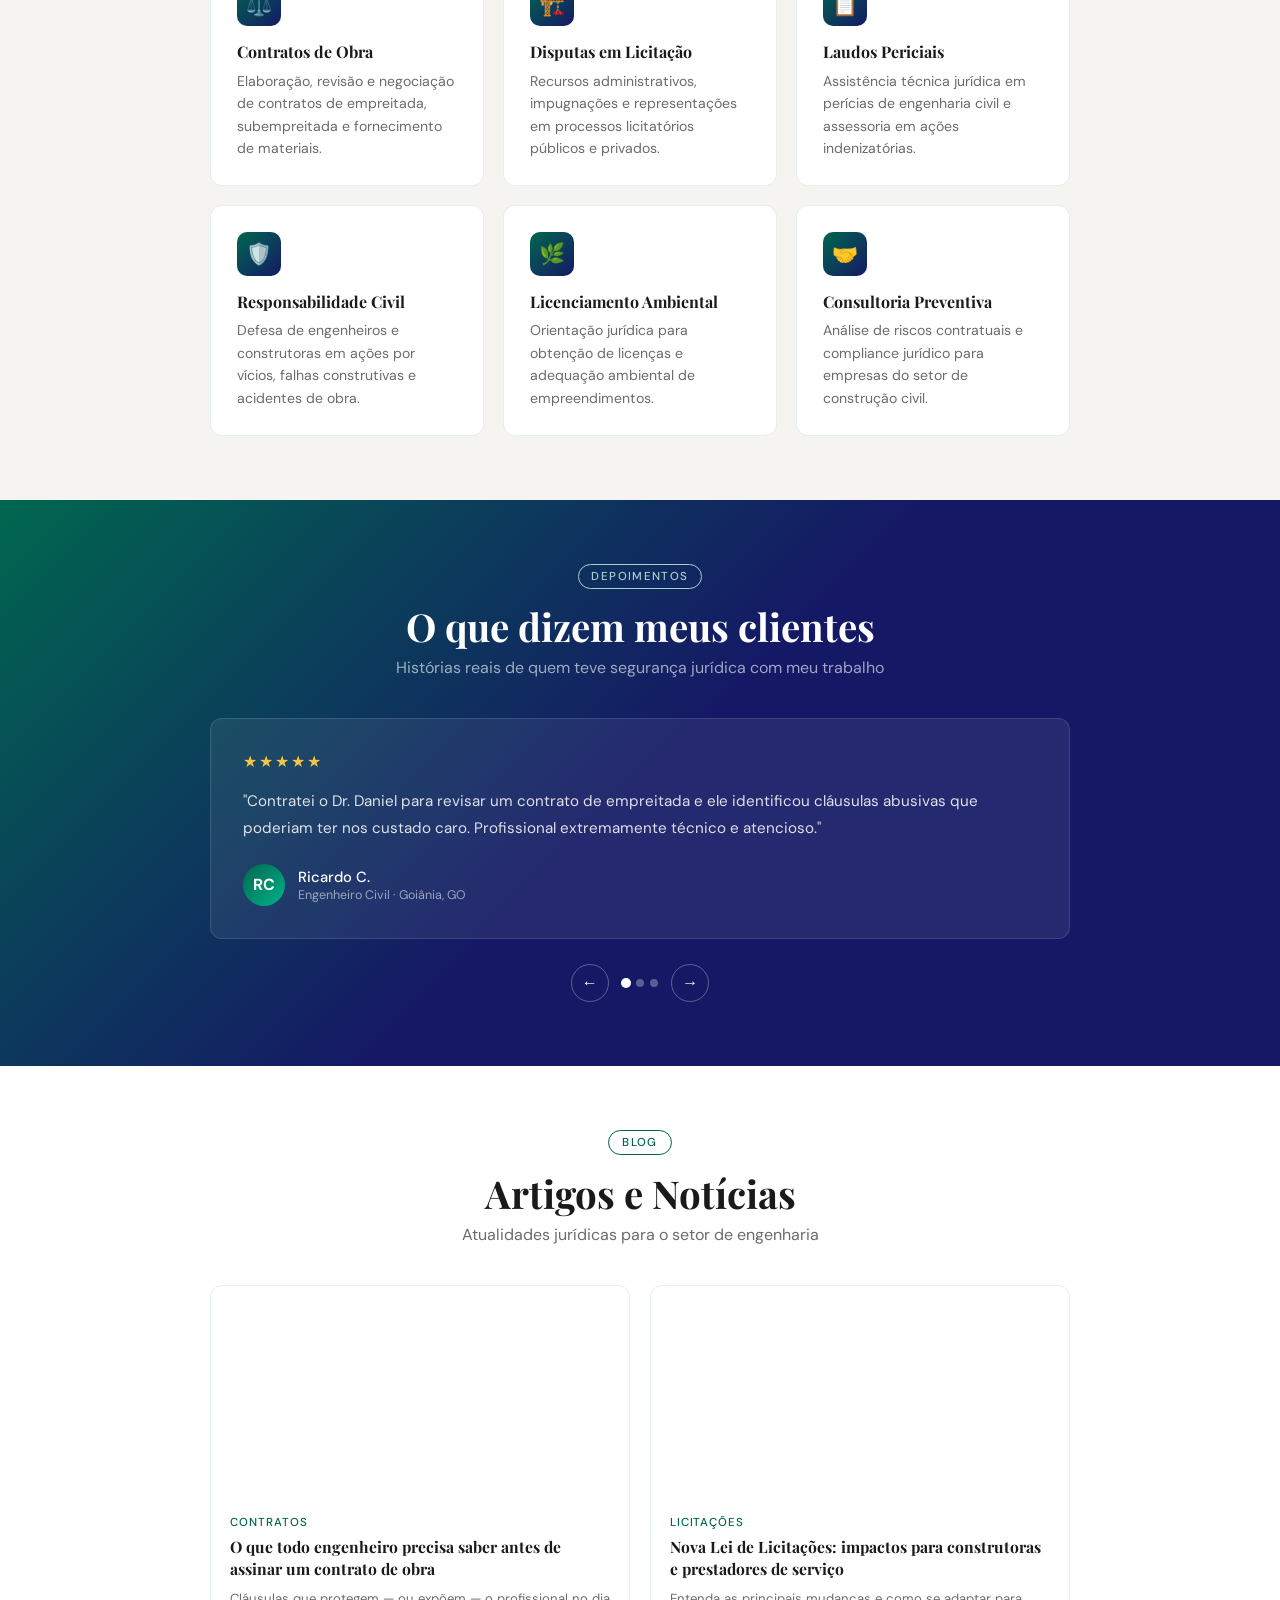
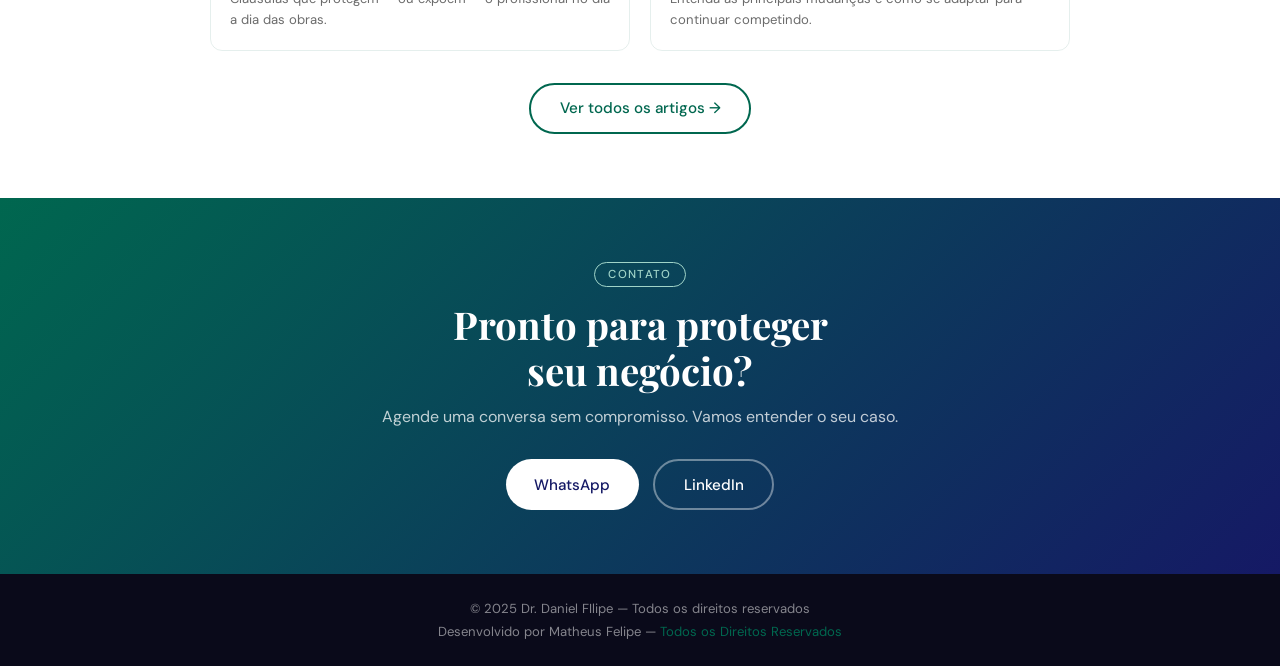
==== commit d0b7be27: "adicao de imagem para blog" ====
--- a/index.html
+++ b/index.html
@@ -281,7 +281,7 @@
             </div>
           </a>
           <a href="#" class="card-blog fade-in">
-            <div class="card-blog-img">🏛️</div>
+            <div class="card-blog-img"></div>
             <div class="card-blog-body">
               <div class="card-blog-cat">Licitações</div>
               <h3>
--- a/styles/style.css
+++ b/styles/style.css
@@ -581,8 +581,11 @@
   transform: translateY(-3px);
 }
 .card-blog-img {
-  height: 140px;
-  background: linear-gradient(135deg, var(--verde) 0%, var(--marinho) 100%);
+  height: 210px;
+  background-image: url(../images/Justice_Blueprint_page-0001.jpg);
+  background-repeat: no-repeat;
+  background-position: top;
+  background-size: cover;
   display: flex;
   align-items: center;
   justify-content: center;
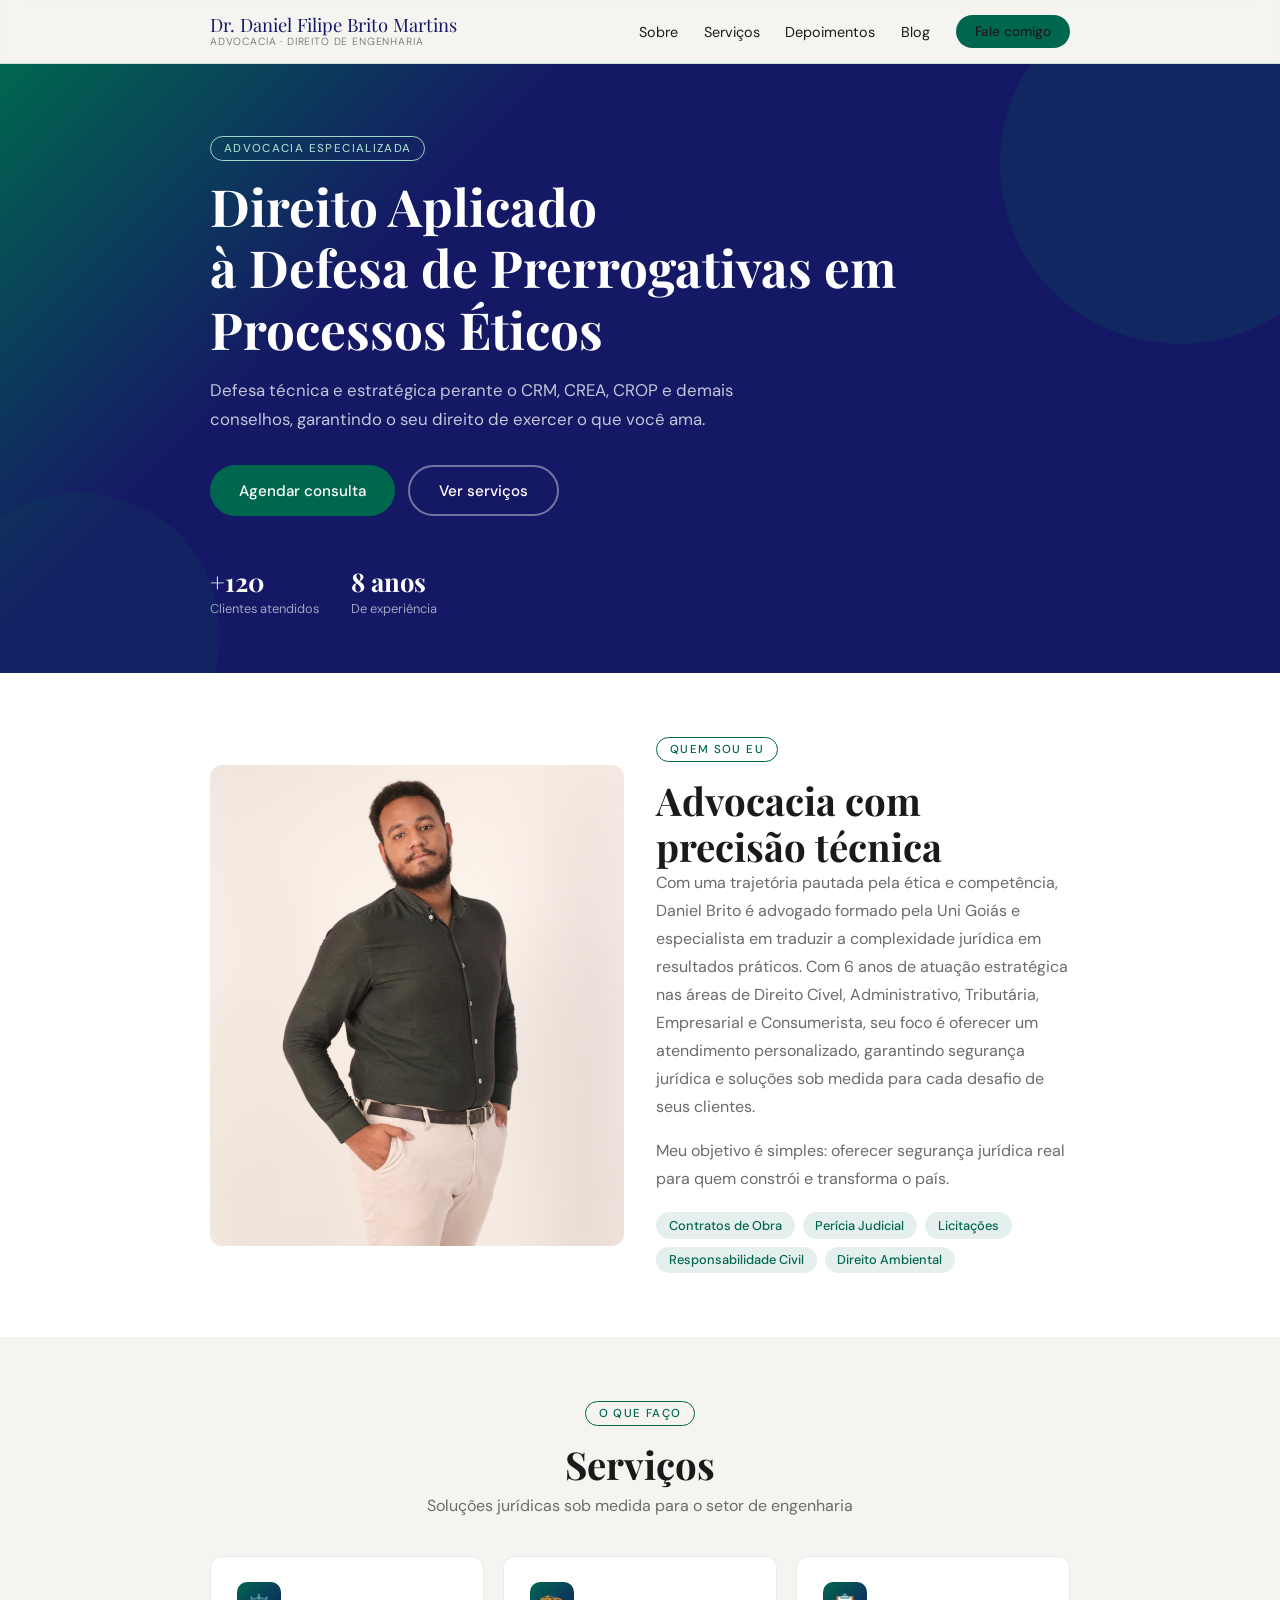
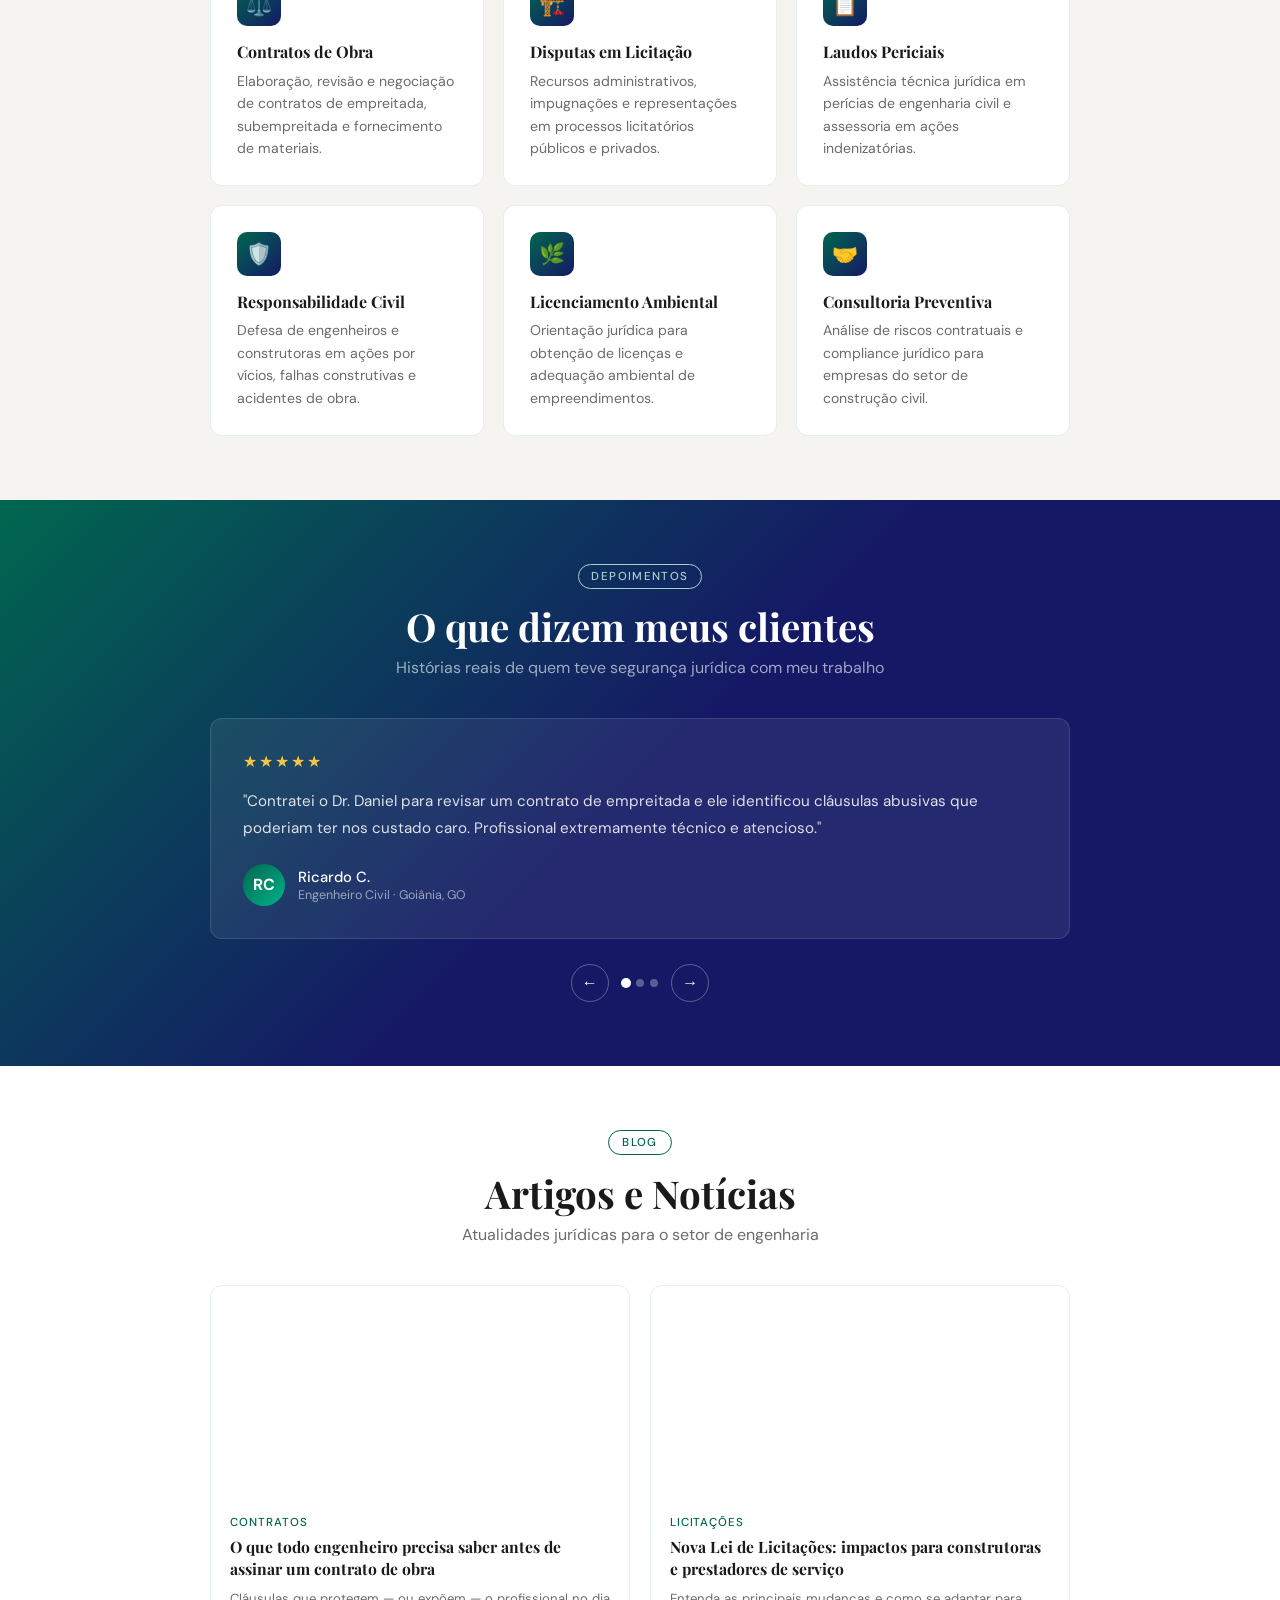
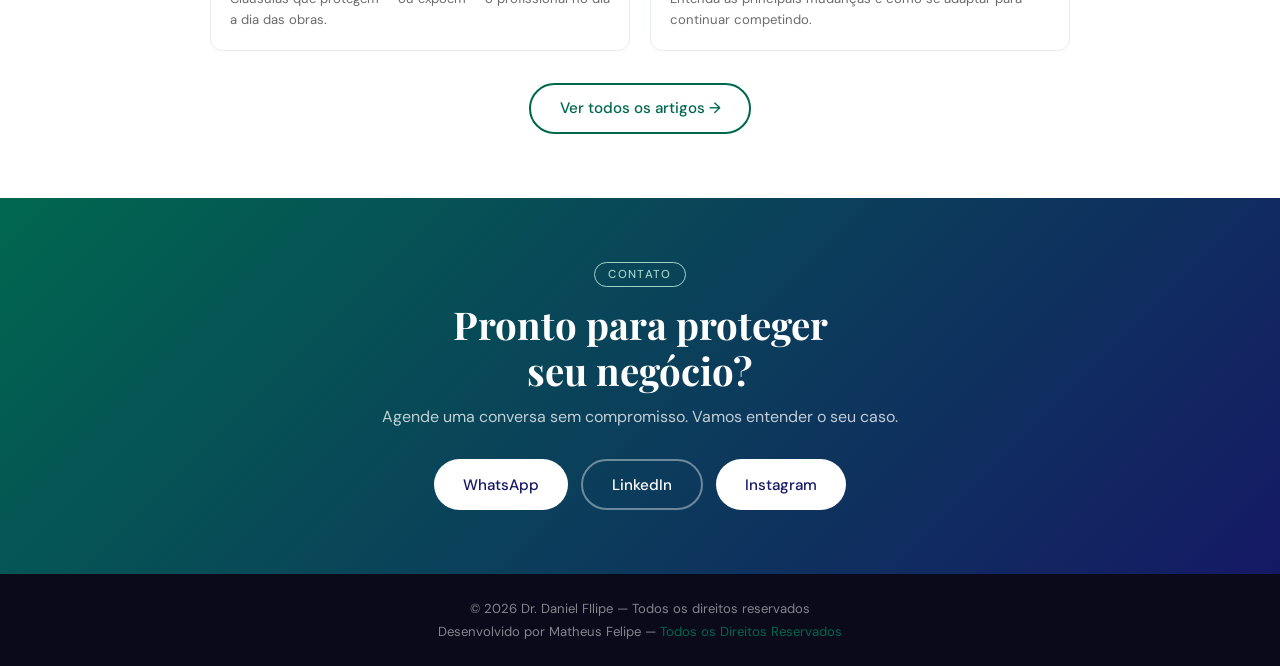
==== commit 4d81fde0: "adicao Instagram" ====
--- a/index.html
+++ b/index.html
@@ -329,13 +329,19 @@
             style="color: #ffffff; border-color: rgba(255, 255, 255, 0.4)"
             >LinkedIn</a
           >
+          <a
+            href="https://www.instagram.com/danierufbm"
+            class="btn btn-white"
+            target="_blank"
+            >Instagram</a
+          >
         </div>
       </div>
     </section>
 
     <!-- ══ FOOTER ══ -->
     <footer>
-      <p>© 2025 Dr. Daniel FIlipe — Todos os direitos reservados</p>
+      <p>© 2026 Dr. Daniel FIlipe — Todos os direitos reservados</p>
       <p style="margin-top: 0.4rem">
         Desenvolvido por Matheus Felipe —
         <a href="#">Todos os Direitos Reservados</a>
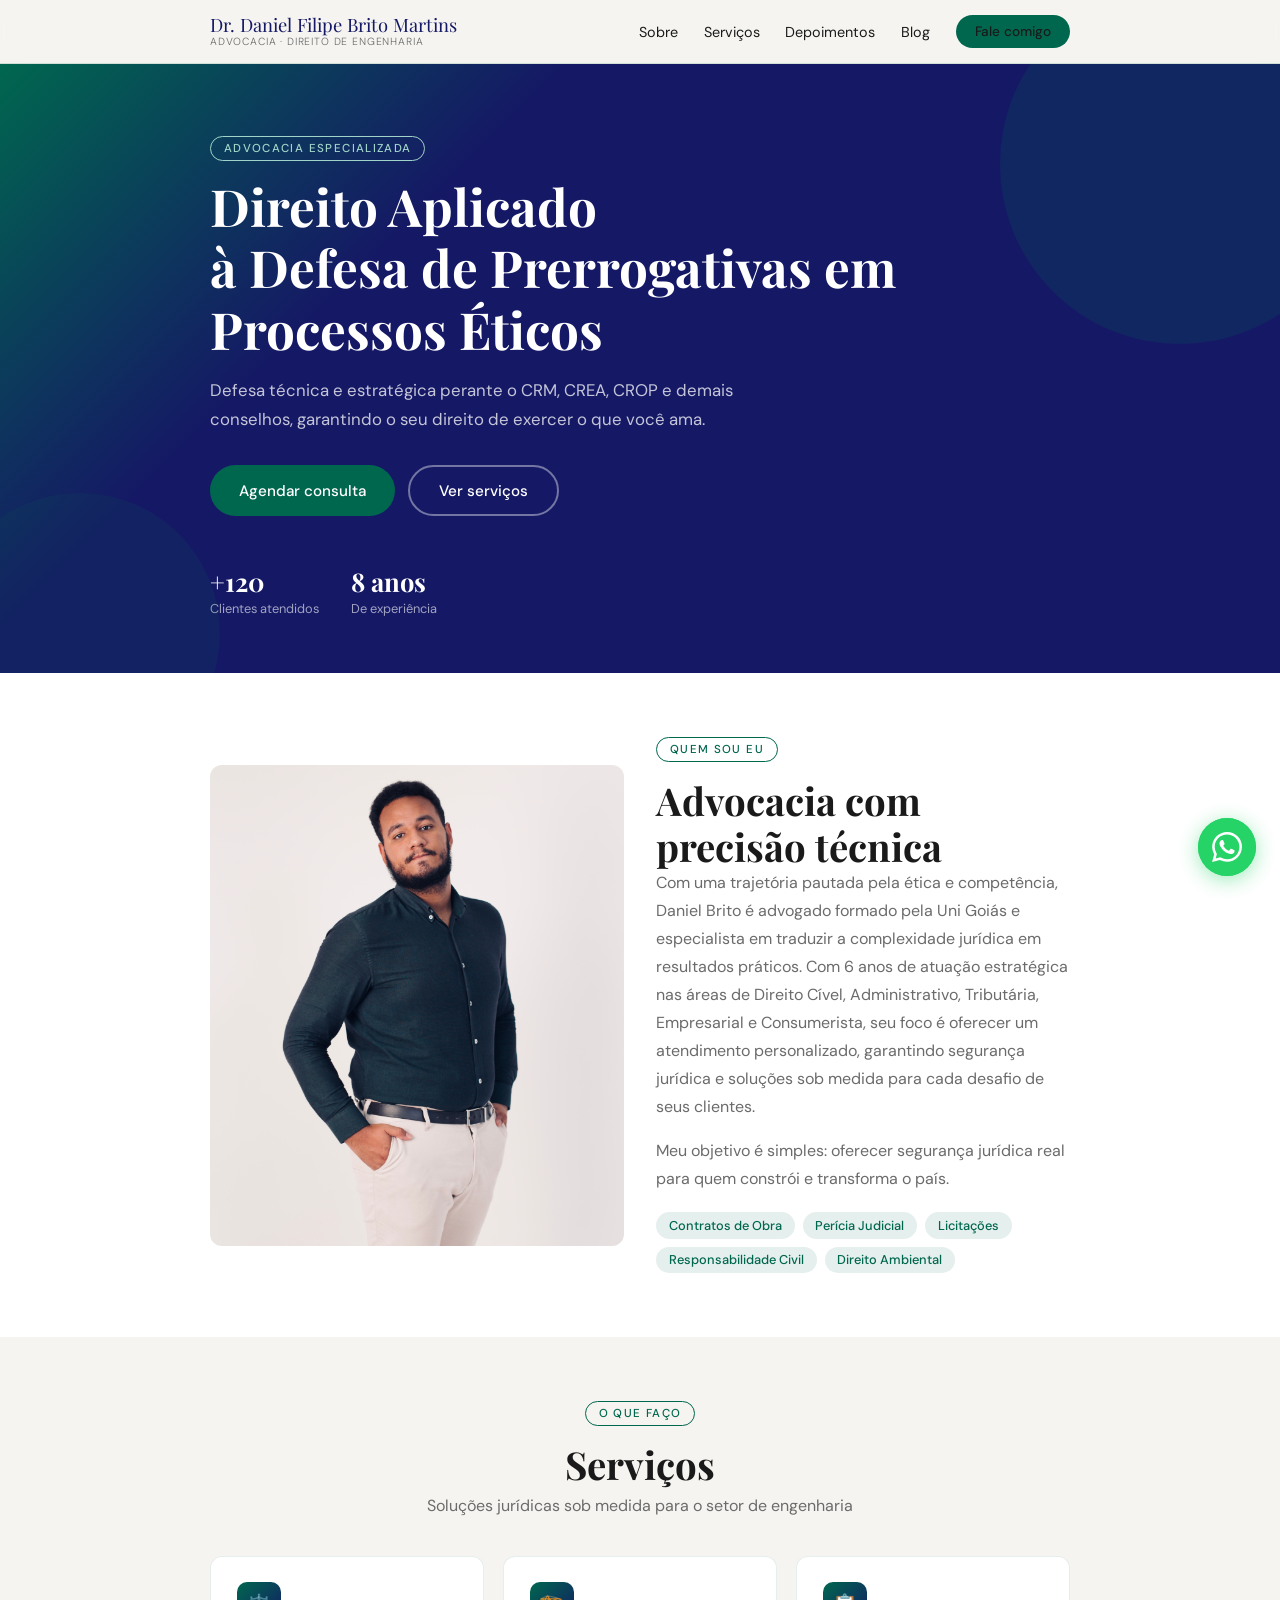
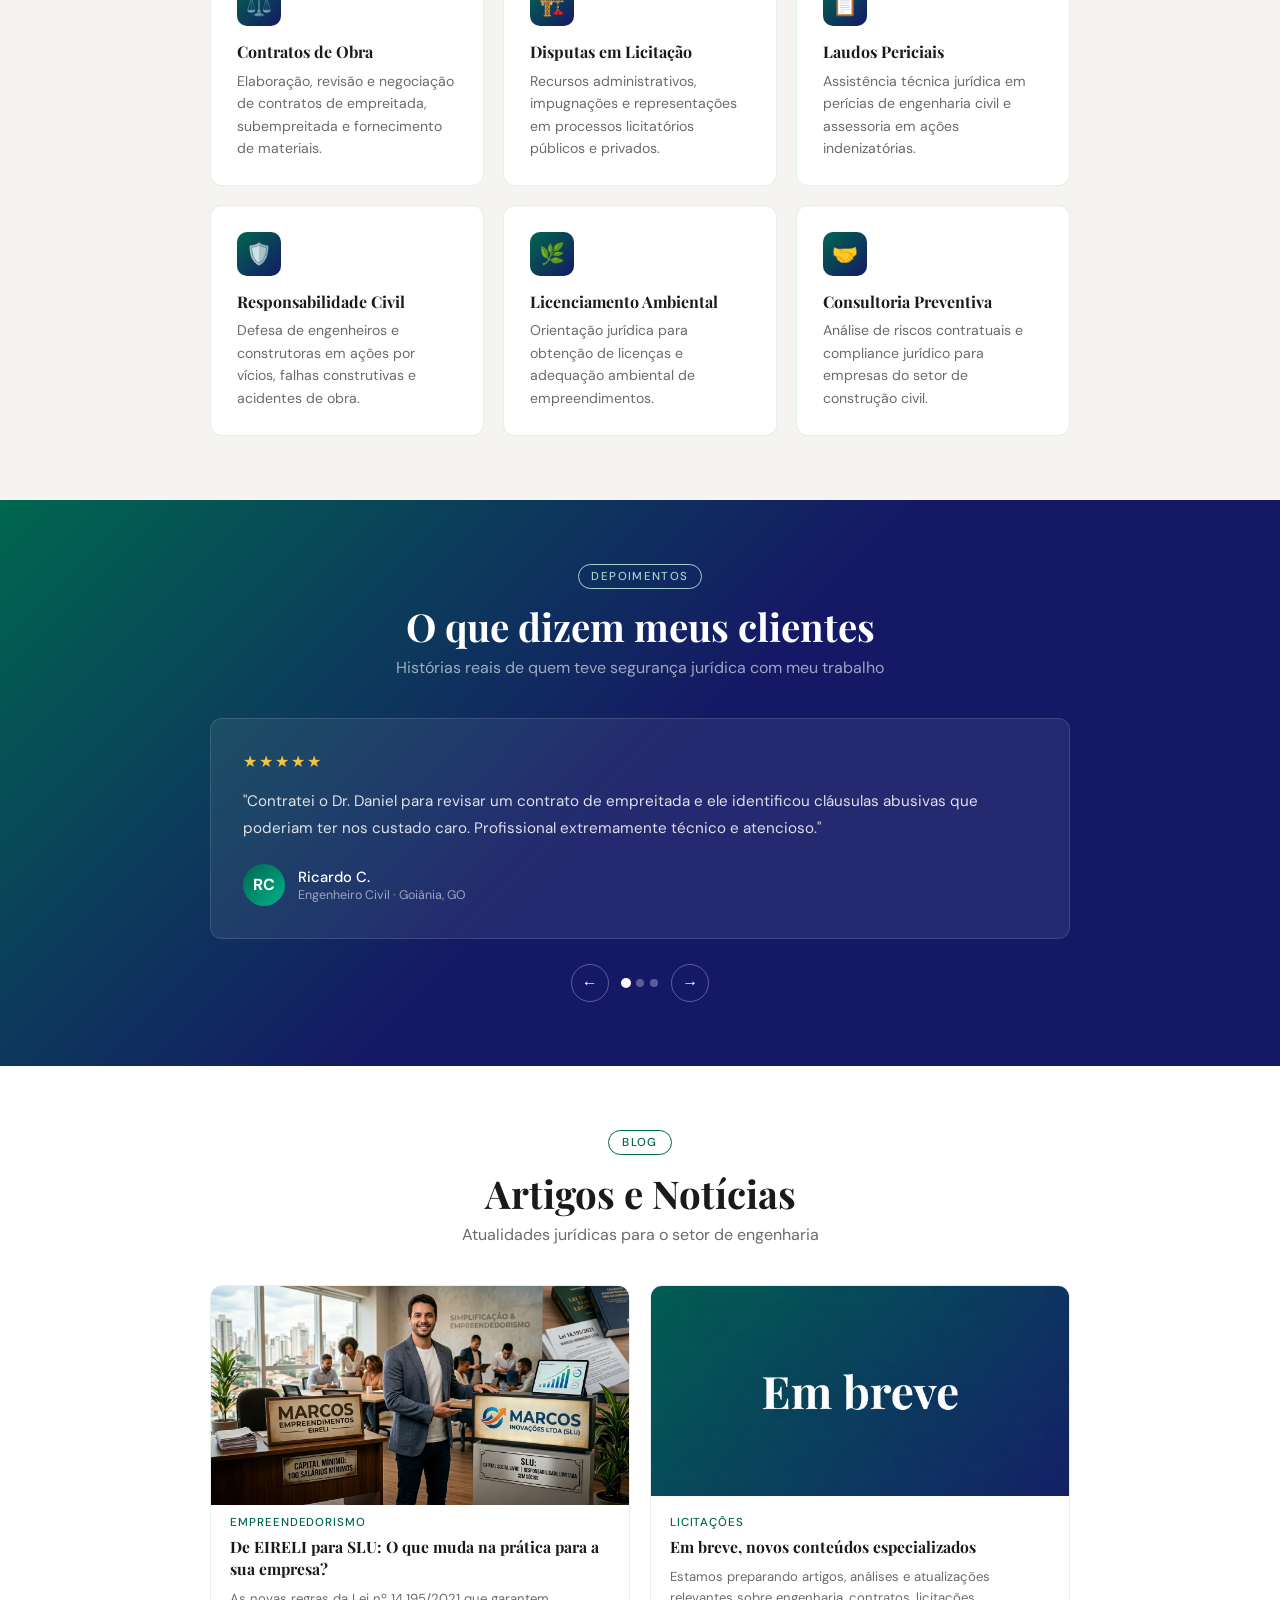
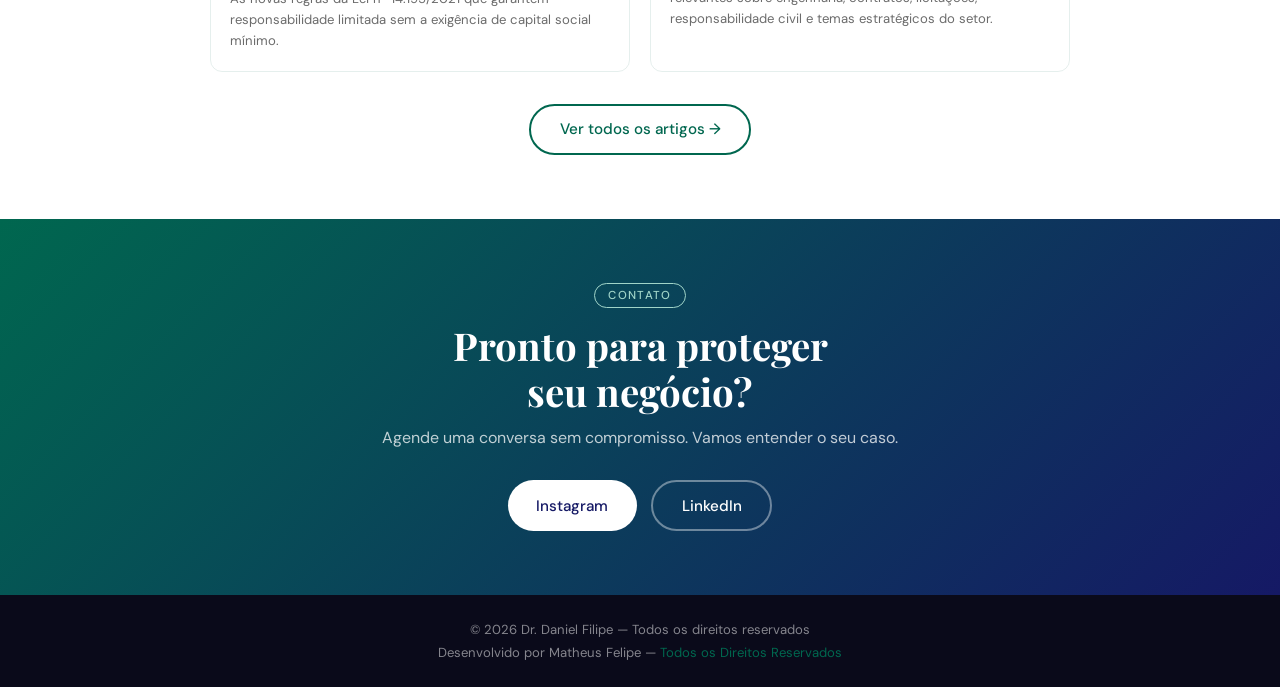
==== commit b6ef2644: "Adicao de artigos" ====
--- a/index.html
+++ b/index.html
@@ -17,15 +17,17 @@
     <!-- ══ NAVBAR ══ -->
     <nav class="navbar">
       <div class="container">
-        <div class="navbar-logo">
-          Dr. Daniel Filipe Brito Martins
-          <span>Advocacia · Direito de Engenharia</span>
-        </div>
+        <a href="#">
+          <div class="navbar-logo">
+            Dr. Daniel Filipe Brito Martins
+            <span>Advocacia · Direito de Engenharia</span>
+          </div></a
+        >
         <ul class="navbar-links">
           <li><a href="#sobre">Sobre</a></li>
           <li><a href="#servicos">Serviços</a></li>
           <li><a href="#depoimentos">Depoimentos</a></li>
-          <li><a href="#blog">Blog</a></li>
+          <li><a href="artigos.html">Blog</a></li>
           <li>
             <a
               href="#contato"
@@ -35,17 +37,15 @@
             >
           </li>
         </ul>
-        <!-- JS: hamburguer toggle (veja no script) -->
         <button class="hamburger" id="hamburger" aria-label="Abrir menu">
           <span></span><span></span><span></span>
         </button>
       </div>
-      <!-- Menu mobile — fica oculto até o botão ser clicado -->
       <ul class="mobile-menu" id="mobileMenu">
         <li><a href="#sobre" onclick="fecharMenu()">Sobre</a></li>
         <li><a href="#servicos" onclick="fecharMenu()">Serviços</a></li>
         <li><a href="#depoimentos" onclick="fecharMenu()">Depoimentos</a></li>
-        <li><a href="#blog" onclick="fecharMenu()">Blog</a></li>
+        <li><a href="artigos.html" onclick="fecharMenu()">Blog</a></li>
         <li><a href="#contato" onclick="fecharMenu()">Fale comigo</a></li>
       </ul>
     </nav>
@@ -187,8 +187,6 @@
             Histórias reais de quem teve segurança jurídica com meu trabalho
           </p>
         </div>
-
-        <!-- JS: o carrossel controla qual card está visível -->
         <div class="carousel-wrapper fade-in">
           <div class="carousel-track" id="carouselTrack">
             <div class="card-depoimento">
@@ -208,7 +206,6 @@
                 </div>
               </div>
             </div>
-
             <div class="card-depoimento">
               <div class="depo-stars">★★★★★</div>
               <p class="depo-texto">
@@ -226,7 +223,6 @@
                 </div>
               </div>
             </div>
-
             <div class="card-depoimento">
               <div class="depo-stars">★★★★★</div>
               <p class="depo-texto">
@@ -244,7 +240,6 @@
             </div>
           </div>
         </div>
-
         <div class="carousel-controls">
           <button class="carousel-btn" id="btnAnterior" aria-label="Anterior">
             &#8592;
@@ -266,37 +261,39 @@
           <p>Atualidades jurídicas para o setor de engenharia</p>
         </div>
         <div class="blog-grid">
-          <a href="#" class="card-blog fade-in">
-            <div class="card-blog-img"></div>
+          <a href="artigos.html" class="card-blog fade-in">
+            <div class="card-blog-img">
+              <img src="./images/Marcos_Eirelli.jpg" alt="" />
+            </div>
             <div class="card-blog-body">
-              <div class="card-blog-cat">Contratos</div>
+              <div class="card-blog-cat">Empreendedorismo</div>
               <h3>
-                O que todo engenheiro precisa saber antes de assinar um contrato
-                de obra
+                De EIRELI para SLU: O que muda na prática para a sua empresa?
               </h3>
               <p>
-                Cláusulas que protegem — ou expõem — o profissional no dia a dia
-                das obras.
+                As novas regras da Lei nº 14.195/2021 que garantem
+                responsabilidade limitada sem a exigência de capital social
+                mínimo.
               </p>
             </div>
           </a>
-          <a href="#" class="card-blog fade-in">
+          <a href="artigos.html" class="card-blog fade-in">
             <div class="card-blog-img"></div>
             <div class="card-blog-body">
               <div class="card-blog-cat">Licitações</div>
-              <h3>
-                Nova Lei de Licitações: impactos para construtoras e prestadores
-                de serviço
-              </h3>
+              <h3>Em breve, novos conteúdos especializados</h3>
               <p>
-                Entenda as principais mudanças e como se adaptar para continuar
-                competindo.
+                Estamos preparando artigos, análises e atualizações relevantes
+                sobre engenharia, contratos, licitações, responsabilidade civil
+                e temas estratégicos do setor.
               </p>
             </div>
           </a>
         </div>
         <div class="blog-link fade-in">
-          <a href="#" class="btn btn-secondary">Ver todos os artigos →</a>
+          <a href="artigos.html" class="btn btn-secondary"
+            >Ver todos os artigos →</a
+          >
         </div>
       </div>
     </section>
@@ -318,10 +315,10 @@
           "
         >
           <a
-            href="https://wa.me/5562995669803"
+            href="https://www.instagram.com/danierufbm"
             class="btn btn-white"
             target="_blank"
-            >WhatsApp</a
+            >Instagram</a
           >
           <a
             href="https://www.linkedin.com/in/daniel-filipe-brito-108b40218?"
@@ -329,139 +326,84 @@
             style="color: #ffffff; border-color: rgba(255, 255, 255, 0.4)"
             >LinkedIn</a
           >
-          <a
-            href="https://www.instagram.com/danierufbm"
-            class="btn btn-white"
-            target="_blank"
-            >Instagram</a
-          >
         </div>
       </div>
     </section>
 
     <!-- ══ FOOTER ══ -->
     <footer>
-      <p>© 2026 Dr. Daniel FIlipe — Todos os direitos reservados</p>
+      <p>© 2026 Dr. Daniel Filipe — Todos os direitos reservados</p>
       <p style="margin-top: 0.4rem">
         Desenvolvido por Matheus Felipe —
         <a href="#">Todos os Direitos Reservados</a>
       </p>
     </footer>
 
-    <!-- ════════════════════════════════════════════════
-       JAVASCRIPT — comentado para fins didáticos
-  ════════════════════════════════════════════════ -->
+    <!-- ══ BOTÃO WHATSAPP FLUTUANTE ══ -->
+    <a
+      href="https://wa.me/5562995669803"
+      class="whatsapp-float"
+      target="_blank"
+      aria-label="Fale pelo WhatsApp"
+    >
+      <svg viewBox="0 0 24 24" xmlns="http://www.w3.org/2000/svg">
+        <path
+          d="M17.472 14.382c-.297-.149-1.758-.867-2.03-.967-.273-.099-.471-.148-.67.15-.197.297-.767.966-.94 1.164-.173.199-.347.223-.644.075-.297-.15-1.255-.463-2.39-1.475-.883-.788-1.48-1.761-1.653-2.059-.173-.297-.018-.458.13-.606.134-.133.298-.347.446-.52.149-.174.198-.298.298-.497.099-.198.05-.371-.025-.52-.075-.149-.669-1.612-.916-2.207-.242-.579-.487-.5-.669-.51-.173-.008-.371-.01-.57-.01-.198 0-.52.074-.792.372-.272.297-1.04 1.016-1.04 2.479 0 1.462 1.065 2.875 1.213 3.074.149.198 2.096 3.2 5.077 4.487.709.306 1.262.489 1.694.625.712.227 1.36.195 1.871.118.571-.085 1.758-.719 2.006-1.413.248-.694.248-1.289.173-1.413-.074-.124-.272-.198-.57-.347m-5.421 7.403h-.004a9.87 9.87 0 01-5.031-1.378l-.361-.214-3.741.982.998-3.648-.235-.374a9.86 9.86 0 01-1.51-5.26c.001-5.45 4.436-9.884 9.888-9.884 2.64 0 5.122 1.03 6.988 2.898a9.825 9.825 0 012.893 6.994c-.003 5.45-4.437 9.884-9.885 9.884m8.413-18.297A11.815 11.815 0 0012.05 0C5.495 0 .16 5.335.157 11.892c0 2.096.547 4.142 1.588 5.945L.057 24l6.305-1.654a11.882 11.882 0 005.683 1.448h.005c6.554 0 11.89-5.335 11.893-11.893a11.821 11.821 0 00-3.48-8.413z"
+        />
+      </svg>
+    </a>
+
     <script>
-      /* ──────────────────────────────────────────
-       1. MENU HAMBURGUER (mobile)
-       O que faz: ao clicar no botão ☰, adiciona
-       ou remove a classe "open" nos elementos.
-       O CSS cuida da animação — o JS só diz
-       "está aberto" ou "está fechado".
-    ────────────────────────────────────────── */
-
-      // Pegamos os dois elementos pelo ID que colocamos no HTML
       const hamburger = document.getElementById("hamburger");
       const mobileMenu = document.getElementById("mobileMenu");
-
       hamburger.addEventListener("click", function () {
-        // classList.toggle adiciona a classe se não existe, remove se já existe
         hamburger.classList.toggle("open");
         mobileMenu.classList.toggle("open");
       });
-
-      // Função chamada ao clicar em qualquer link do menu mobile
-      // (para fechar o menu após navegar para a seção)
       function fecharMenu() {
         hamburger.classList.remove("open");
         mobileMenu.classList.remove("open");
       }
 
-      /* ──────────────────────────────────────────
-       2. CARROSSEL DE DEPOIMENTOS
-       O que faz: controla qual card está visível
-       movendo a "faixa" (track) com translate CSS.
-
-       Lógica:
-       - Temos N cards, cada um com largura 100%
-       - Mover para o card 0 = translateX(0%)
-       - Mover para o card 1 = translateX(-100%)
-       - Mover para o card 2 = translateX(-200%)
-    ────────────────────────────────────────── */
-
       const track = document.getElementById("carouselTrack");
       const btnAnterior = document.getElementById("btnAnterior");
       const btnProximo = document.getElementById("btnProximo");
       const dotsContainer = document.getElementById("carouselDots");
-
-      // Quantos cards existem dentro do track
       const totalCards = track.children.length;
-      let cardAtual = 1; // começa no primeiro card
-
-      // Cria um "bolinha" (dot) para cada card
+      let cardAtual = 0;
       for (let i = 0; i < totalCards; i++) {
         const dot = document.createElement("div");
         dot.classList.add("dot");
-        if (i === 0) dot.classList.add("active"); // primeira dot ativa
-        dot.addEventListener("click", () => irParaCard(i)); // clique direto na dot
+        if (i === 0) dot.classList.add("active");
+        dot.addEventListener("click", () => irParaCard(i));
         dotsContainer.appendChild(dot);
       }
-
       function irParaCard(indice) {
         cardAtual = indice;
-        // Move a faixa: cada card tem 100% de largura
         track.style.transform = `translateX(-${cardAtual * 100}%)`;
-        // Atualiza as bolinhas
         document.querySelectorAll(".dot").forEach((d, i) => {
           d.classList.toggle("active", i === cardAtual);
         });
       }
-
-      // Botão "próximo" — avança um card (volta ao início se chegar no fim)
       btnProximo.addEventListener("click", function () {
-        const proximo = (cardAtual + 1) % totalCards;
-        irParaCard(proximo);
+        irParaCard((cardAtual + 1) % totalCards);
       });
-
-      // Botão "anterior" — volta um card (vai ao último se estiver no início)
       btnAnterior.addEventListener("click", function () {
-        const anterior = (cardAtual - 1 + totalCards) % totalCards;
-        irParaCard(anterior);
+        irParaCard((cardAtual - 1 + totalCards) % totalCards);
       });
-
-      // Autoplay a cada 5 segundos
-      setInterval(() => {
-        const proximo = (cardAtual + 1) % totalCards;
-        irParaCard(proximo);
-      }, 5000);
-
-      /* ──────────────────────────────────────────
-       3. ANIMAÇÕES AO ROLAR (IntersectionObserver)
-       O que faz: observa cada elemento com a
-       classe "fade-in". Quando ele entra na tela,
-       adiciona a classe "visible" — aí o CSS
-       faz o elemento aparecer com transição.
-
-       IntersectionObserver é a forma moderna e
-       performática de detectar scroll — sem
-       ficar escutando o evento "scroll" 60x/seg.
-    ────────────────────────────────────────── */
-
-      // Criamos o "observador"
+      setInterval(() => irParaCard((cardAtual + 1) % totalCards), 5000);
+
       const observer = new IntersectionObserver(
         function (entries) {
           entries.forEach(function (entry) {
-            // entry.isIntersecting = true quando o elemento está visível na tela
             if (entry.isIntersecting) {
               entry.target.classList.add("visible");
-              observer.unobserve(entry.target); // para de observar após animar (eficiência)
+              observer.unobserve(entry.target);
             }
           });
         },
-        { threshold: 0.15 }, // dispara quando 15% do elemento está visível
+        { threshold: 0.15 },
       );
-
-      // Aplicamos o observer em todos os elementos com classe "fade-in"
       document.querySelectorAll(".fade-in").forEach(function (el) {
         observer.observe(el);
       });
--- a/styles/style.css
+++ b/styles/style.css
@@ -29,7 +29,7 @@
 }
 
 .sobre-foto {
-  background-image: url(../images/Daniel_sobre_v2.jpg);
+  background-image: url(../images/Daniel_sobre_alternativo.jpg);
   background-position: center;
   background-repeat: no-repeat;
   background-size: cover;
@@ -112,7 +112,7 @@
   color: var(--marinho);
 }
 
-/* ── FADE-IN (controlado pelo JS / IntersectionObserver) ── */
+/* ── FADE-IN ── */
 .fade-in {
   opacity: 0;
   transform: translateY(28px);
@@ -172,7 +172,6 @@
   color: var(--verde);
 }
 
-/* Hamburguer — visível só no mobile */
 .hamburger {
   display: none;
   flex-direction: column;
@@ -190,8 +189,6 @@
   border-radius: 2px;
   transition: all 0.3s;
 }
-
-/* Menu mobile aberto */
 .hamburger.open span:nth-child(1) {
   transform: translateY(7px) rotate(45deg);
 }
@@ -244,7 +241,6 @@
   position: relative;
   overflow: hidden;
 }
-/* Elemento decorativo de fundo */
 .hero::before {
   content: "";
   position: absolute;
@@ -333,17 +329,6 @@
   overflow: hidden;
   position: relative;
 }
-.sobre-foto-placeholder {
-  width: 70%;
-  aspect-ratio: 1;
-  background: rgba(255, 255, 255, 0.15);
-  border-radius: 50%;
-  margin: 0 auto 1.5rem;
-  display: flex;
-  align-items: center;
-  justify-content: center;
-  font-size: 3rem;
-}
 .sobre p {
   color: var(--cinza);
   line-height: 1.75;
@@ -380,7 +365,6 @@
   margin-top: 0.5rem;
   font-size: 1rem;
 }
-
 .servicos-grid {
   display: grid;
   grid-template-columns: 1fr;
@@ -432,7 +416,7 @@
 }
 
 /* ════════════════════════════════
-       DEPOIMENTOS (CARROSSEL)
+       DEPOIMENTOS
     ════════════════════════════════ */
 .depoimentos {
   padding: 4rem 0;
@@ -450,7 +434,6 @@
   border-color: #a0d4c8;
 }
 
-/* Wrapper do carrossel */
 .carousel-wrapper {
   position: relative;
   overflow: hidden;
@@ -506,7 +489,6 @@
   color: rgba(255, 255, 255, 0.55);
 }
 
-/* Controles do carrossel */
 .carousel-controls {
   display: flex;
   align-items: center;
@@ -551,7 +533,7 @@
 }
 
 /* ════════════════════════════════
-       BLOG / ARTIGOS
+       BLOG
     ════════════════════════════════ */
 .blog {
   padding: 4rem 0;
@@ -582,9 +564,9 @@
 }
 .card-blog-img {
   height: 210px;
-  background-image: url(../images/Justice_Blueprint_page-0001.jpg);
+  background-image: url(../images/Em_Breve_Temporario.png);
   background-repeat: no-repeat;
-  background-position: top;
+  background-position: center;
   background-size: cover;
   display: flex;
   align-items: center;
@@ -649,3 +631,59 @@
 footer a {
   color: var(--verde);
 }
+
+/* ════════════════════════════════
+       WHATSAPP FLUTUANTE
+    ════════════════════════════════ */
+.whatsapp-float {
+  position: fixed;
+  bottom: 1.5rem;
+  right: 1.5rem;
+  z-index: 999;
+  width: 58px;
+  height: 58px;
+  background: #25d366;
+  border-radius: 50%;
+  display: flex;
+  align-items: center;
+  justify-content: center;
+  box-shadow: 0 4px 20px rgba(37, 211, 102, 0.45);
+  transition:
+    transform 0.25s,
+    box-shadow 0.25s;
+}
+.whatsapp-float:hover {
+  transform: translateY(-4px) scale(1.08);
+  box-shadow: 0 8px 28px rgba(37, 211, 102, 0.55);
+}
+.whatsapp-float svg {
+  width: 30px;
+  height: 30px;
+  fill: #fff;
+}
+
+/* Pulso animado para chamar atenção */
+.whatsapp-float::before {
+  content: "";
+  position: absolute;
+  width: 100%;
+  height: 100%;
+  border-radius: 50%;
+  background: #25d366;
+  animation: pulso 2.5s ease-out infinite;
+  z-index: -1;
+}
+@keyframes pulso {
+  0% {
+    transform: scale(1);
+    opacity: 0.6;
+  }
+  70% {
+    transform: scale(1.5);
+    opacity: 0;
+  }
+  100% {
+    transform: scale(1.5);
+    opacity: 0;
+  }
+}
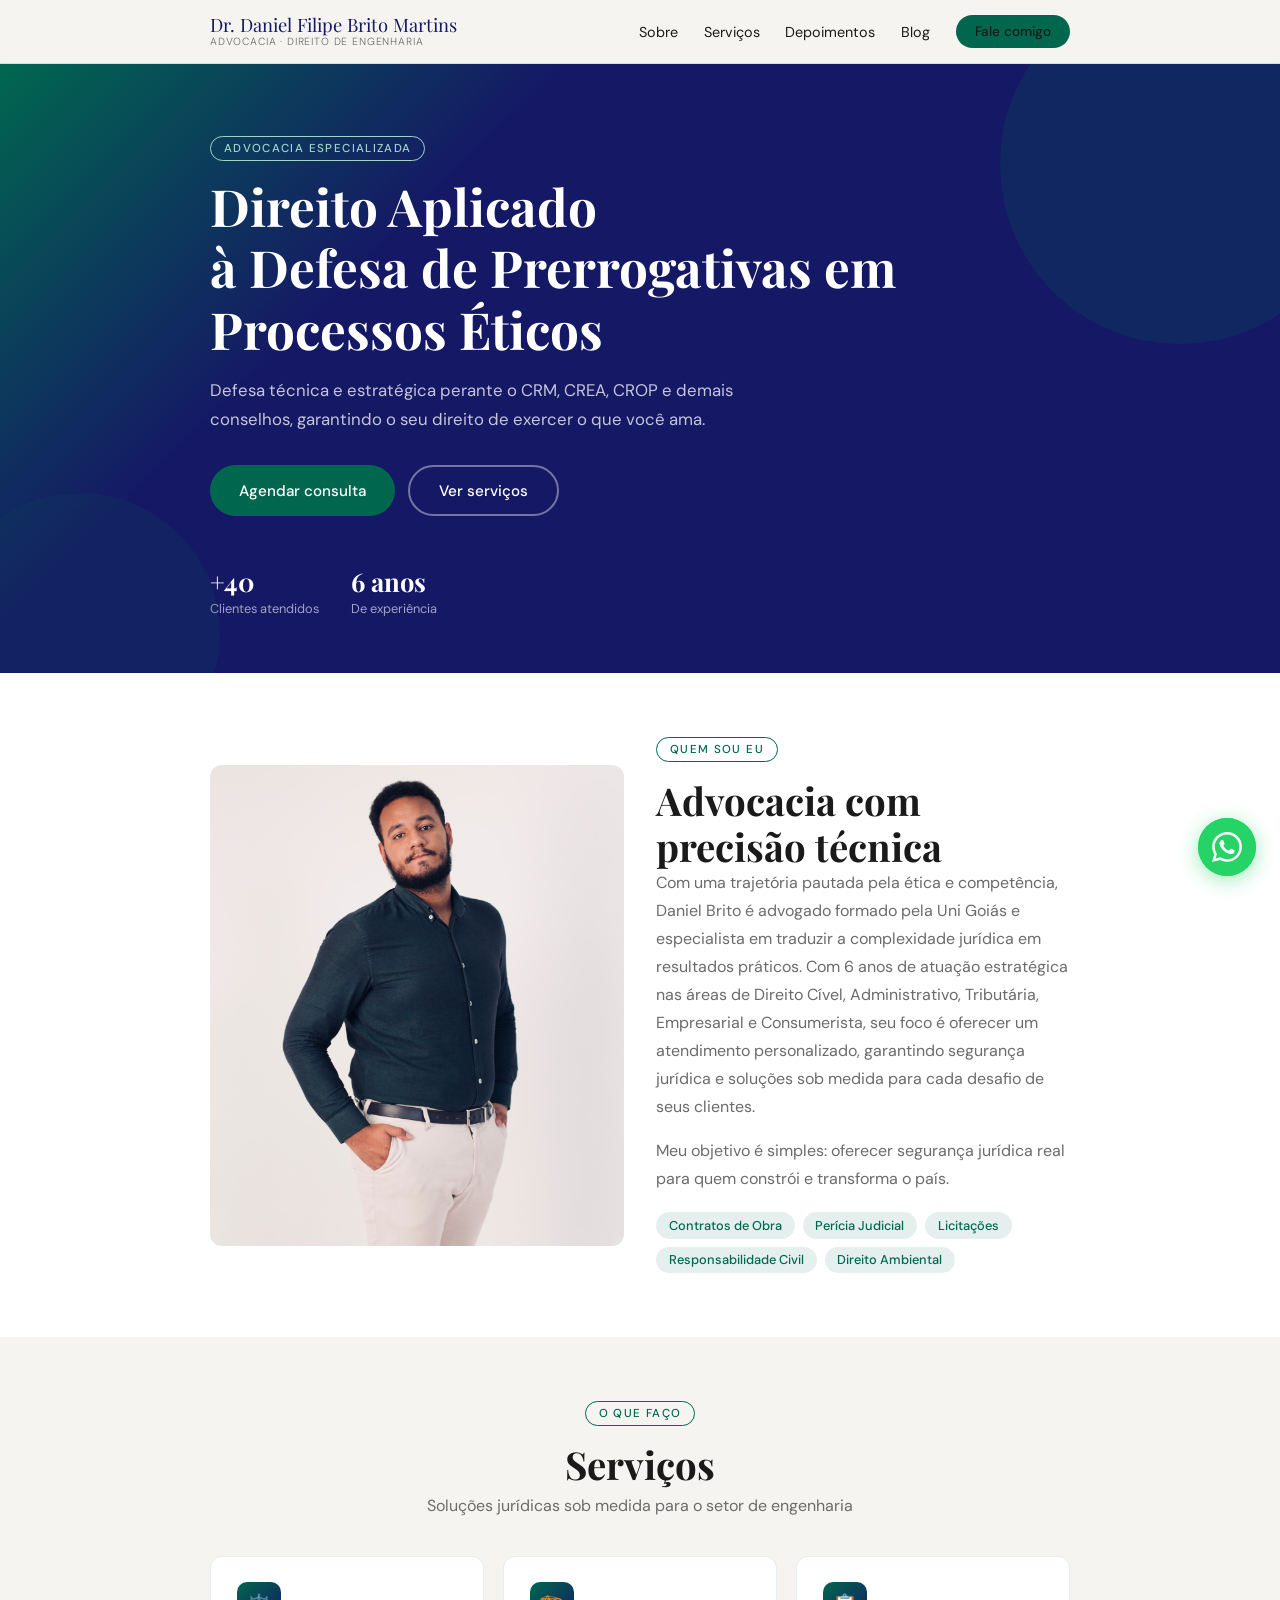
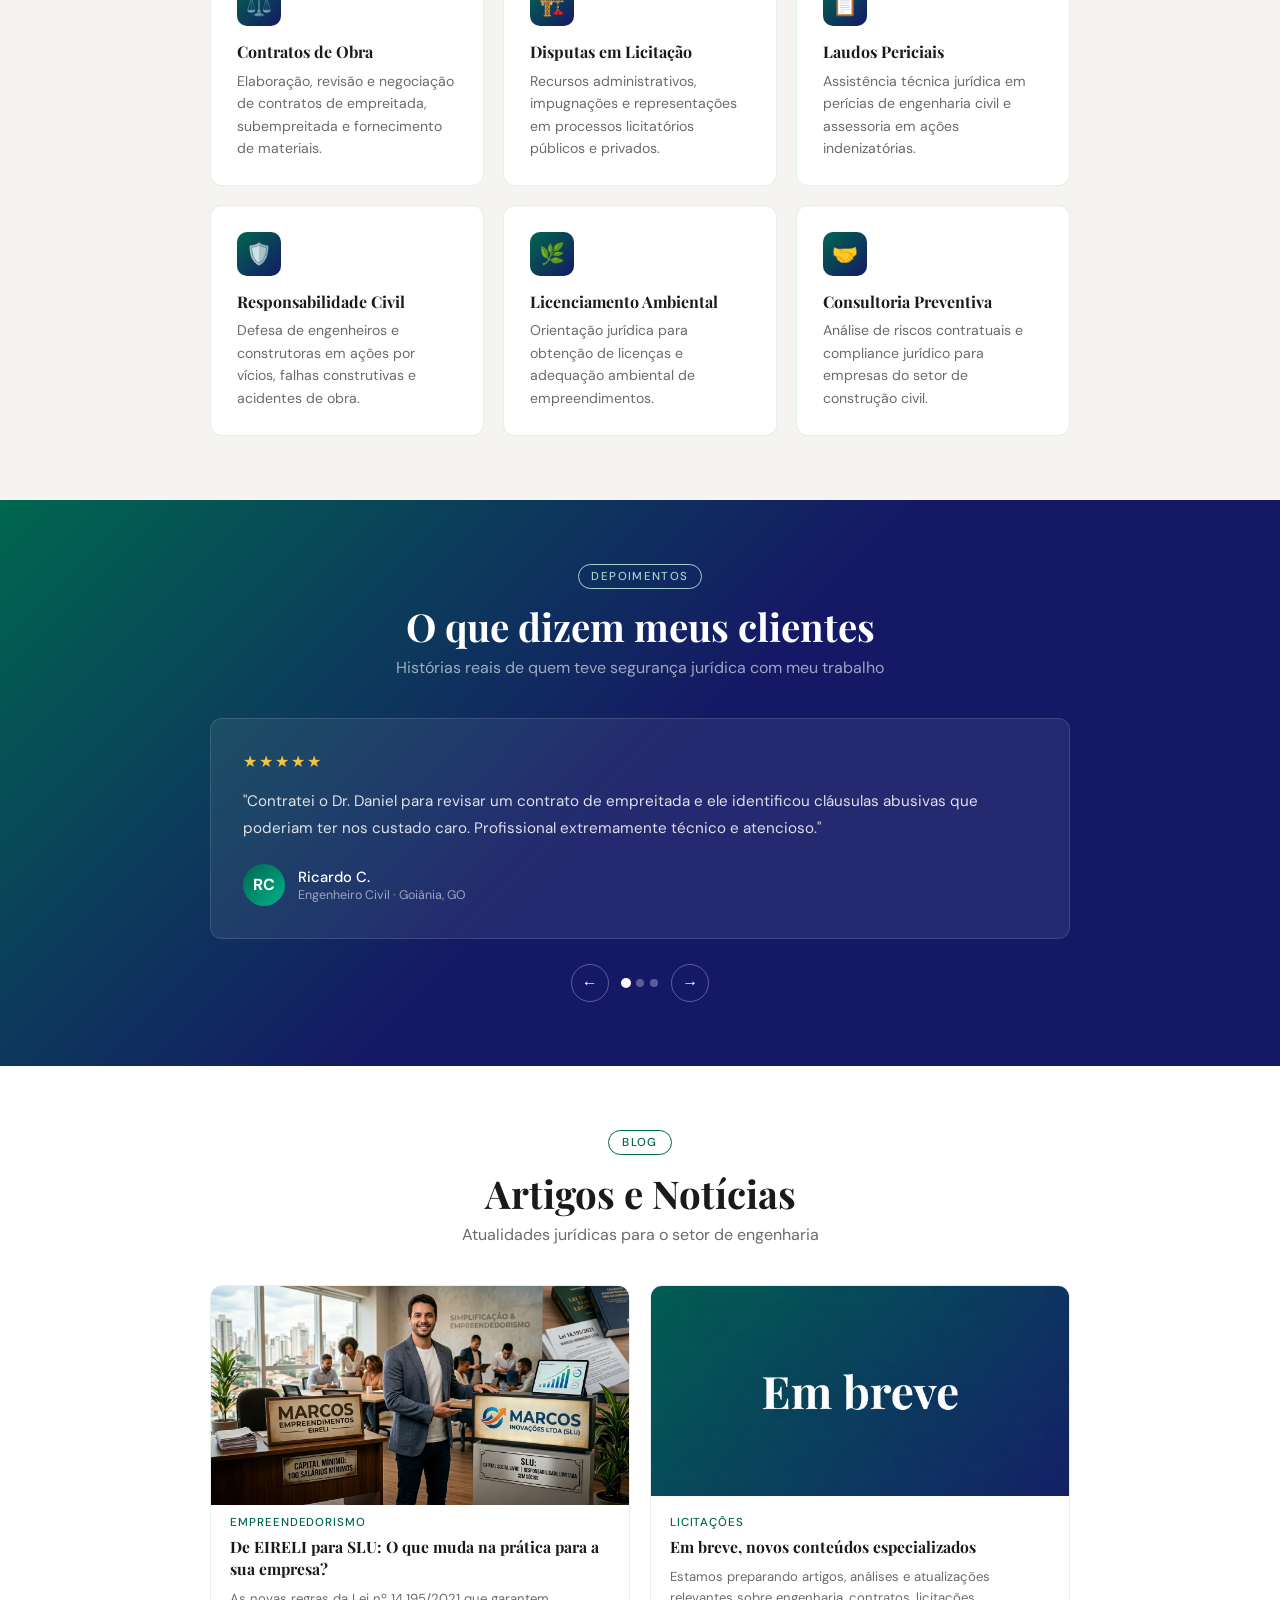
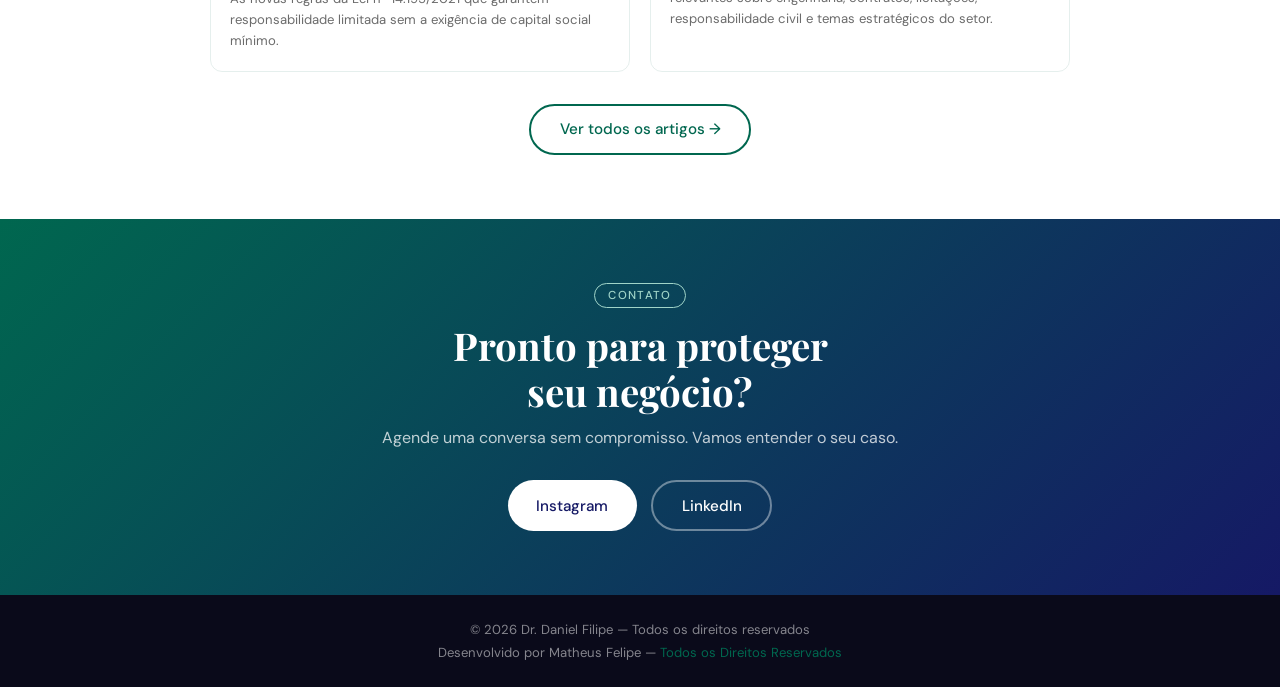
==== commit 8ac2507c: "edicoes finais para otimizacao" ====
--- a/index.html
+++ b/index.html
@@ -14,7 +14,6 @@
     />
   </head>
   <body>
-    <!-- ══ NAVBAR ══ -->
     <nav class="navbar">
       <div class="container">
         <a href="#">
@@ -50,7 +49,6 @@
       </ul>
     </nav>
 
-    <!-- ══ HERO ══ -->
     <section class="hero">
       <div class="container">
         <span class="tag hero-tag">Advocacia Especializada</span>
@@ -72,18 +70,17 @@
         </div>
         <div class="hero-badge">
           <div class="hero-badge-item">
-            <strong>+120</strong>
+            <strong>+40</strong>
             <span>Clientes atendidos</span>
           </div>
           <div class="hero-badge-item">
-            <strong>8 anos</strong>
+            <strong>6 anos</strong>
             <span>De experiência</span>
           </div>
         </div>
       </div>
     </section>
 
-    <!-- ══ SOBRE ══ -->
     <section class="sobre" id="sobre">
       <div class="container">
         <div class="sobre-grid">
@@ -116,7 +113,6 @@
       </div>
     </section>
 
-    <!-- ══ SERVIÇOS ══ -->
     <section class="servicos" id="servicos">
       <div class="container">
         <div class="section-header fade-in">
@@ -177,7 +173,6 @@
       </div>
     </section>
 
-    <!-- ══ DEPOIMENTOS ══ -->
     <section class="depoimentos" id="depoimentos">
       <div class="container">
         <div class="section-header fade-in">
@@ -252,7 +247,6 @@
       </div>
     </section>
 
-    <!-- ══ BLOG ══ -->
     <section class="blog" id="blog">
       <div class="container">
         <div class="section-header fade-in">
@@ -298,7 +292,6 @@
       </div>
     </section>
 
-    <!-- ══ CTA / CONTATO ══ -->
     <section class="cta" id="contato">
       <div class="container fade-in">
         <span class="tag" style="color: #a0d4c8; border-color: #a0d4c8"
@@ -330,7 +323,6 @@
       </div>
     </section>
 
-    <!-- ══ FOOTER ══ -->
     <footer>
       <p>© 2026 Dr. Daniel Filipe — Todos os direitos reservados</p>
       <p style="margin-top: 0.4rem">
@@ -339,7 +331,6 @@
       </p>
     </footer>
 
-    <!-- ══ BOTÃO WHATSAPP FLUTUANTE ══ -->
     <a
       href="https://wa.me/5562995669803"
       class="whatsapp-float"
--- a/styles/style.css
+++ b/styles/style.css
@@ -1,4 +1,3 @@
-/* ── VARIÁVEIS ── */
 :root {
   --verde: #00674f;
   --verde2: #004d3b;
@@ -10,7 +9,6 @@
   --radius: 12px;
 }
 
-/* ── RESET ── */
 *,
 *::before,
 *::after {
@@ -44,7 +42,6 @@
   color: inherit;
 }
 
-/* ── TIPOGRAFIA ── */
 h1,
 h2,
 h3 {
@@ -61,7 +58,6 @@
   font-size: 1.15rem;
 }
 
-/* ── UTILITÁRIOS ── */
 .container {
   width: min(100%, 900px);
   margin-inline: auto;
@@ -112,7 +108,6 @@
   color: var(--marinho);
 }
 
-/* ── FADE-IN ── */
 .fade-in {
   opacity: 0;
   transform: translateY(28px);
@@ -125,9 +120,6 @@
   transform: translateY(0);
 }
 
-/* ════════════════════════════════
-       NAVBAR
-    ════════════════════════════════ */
 .navbar {
   position: sticky;
   top: 0;
@@ -231,9 +223,6 @@
   }
 }
 
-/* ════════════════════════════════
-       HERO
-    ════════════════════════════════ */
 .hero {
   background: linear-gradient(135deg, var(--verde) 0%, var(--marinho) 30%);
   color: #fff;
@@ -301,9 +290,6 @@
   margin-top: 2px;
 }
 
-/* ════════════════════════════════
-       SOBRE
-    ════════════════════════════════ */
 .sobre {
   padding: 4rem 0;
   background: #fff;
@@ -349,9 +335,6 @@
   font-weight: 500;
 }
 
-/* ════════════════════════════════
-       SERVIÇOS
-    ════════════════════════════════ */
 .servicos {
   padding: 4rem 0;
   background: var(--off);
@@ -415,9 +398,6 @@
   line-height: 1.6;
 }
 
-/* ════════════════════════════════
-       DEPOIMENTOS
-    ════════════════════════════════ */
 .depoimentos {
   padding: 4rem 0;
   background: linear-gradient(135deg, var(--verde), var(--marinho) 50%);
@@ -532,9 +512,6 @@
   transform: scale(1.25);
 }
 
-/* ════════════════════════════════
-       BLOG
-    ════════════════════════════════ */
 .blog {
   padding: 4rem 0;
   background: #fff;
@@ -599,9 +576,6 @@
   margin-top: 2rem;
 }
 
-/* ════════════════════════════════
-       CTA
-    ════════════════════════════════ */
 .cta {
   padding: 4rem 0;
   background: linear-gradient(135deg, var(--verde) 0%, var(--marinho) 100%);
@@ -618,9 +592,6 @@
   font-size: 1rem;
 }
 
-/* ════════════════════════════════
-       FOOTER
-    ════════════════════════════════ */
 footer {
   background: #0a0a1a;
   color: rgba(255, 255, 255, 0.5);
@@ -632,9 +603,6 @@
   color: var(--verde);
 }
 
-/* ════════════════════════════════
-       WHATSAPP FLUTUANTE
-    ════════════════════════════════ */
 .whatsapp-float {
   position: fixed;
   bottom: 1.5rem;
@@ -662,7 +630,6 @@
   fill: #fff;
 }
 
-/* Pulso animado para chamar atenção */
 .whatsapp-float::before {
   content: "";
   position: absolute;
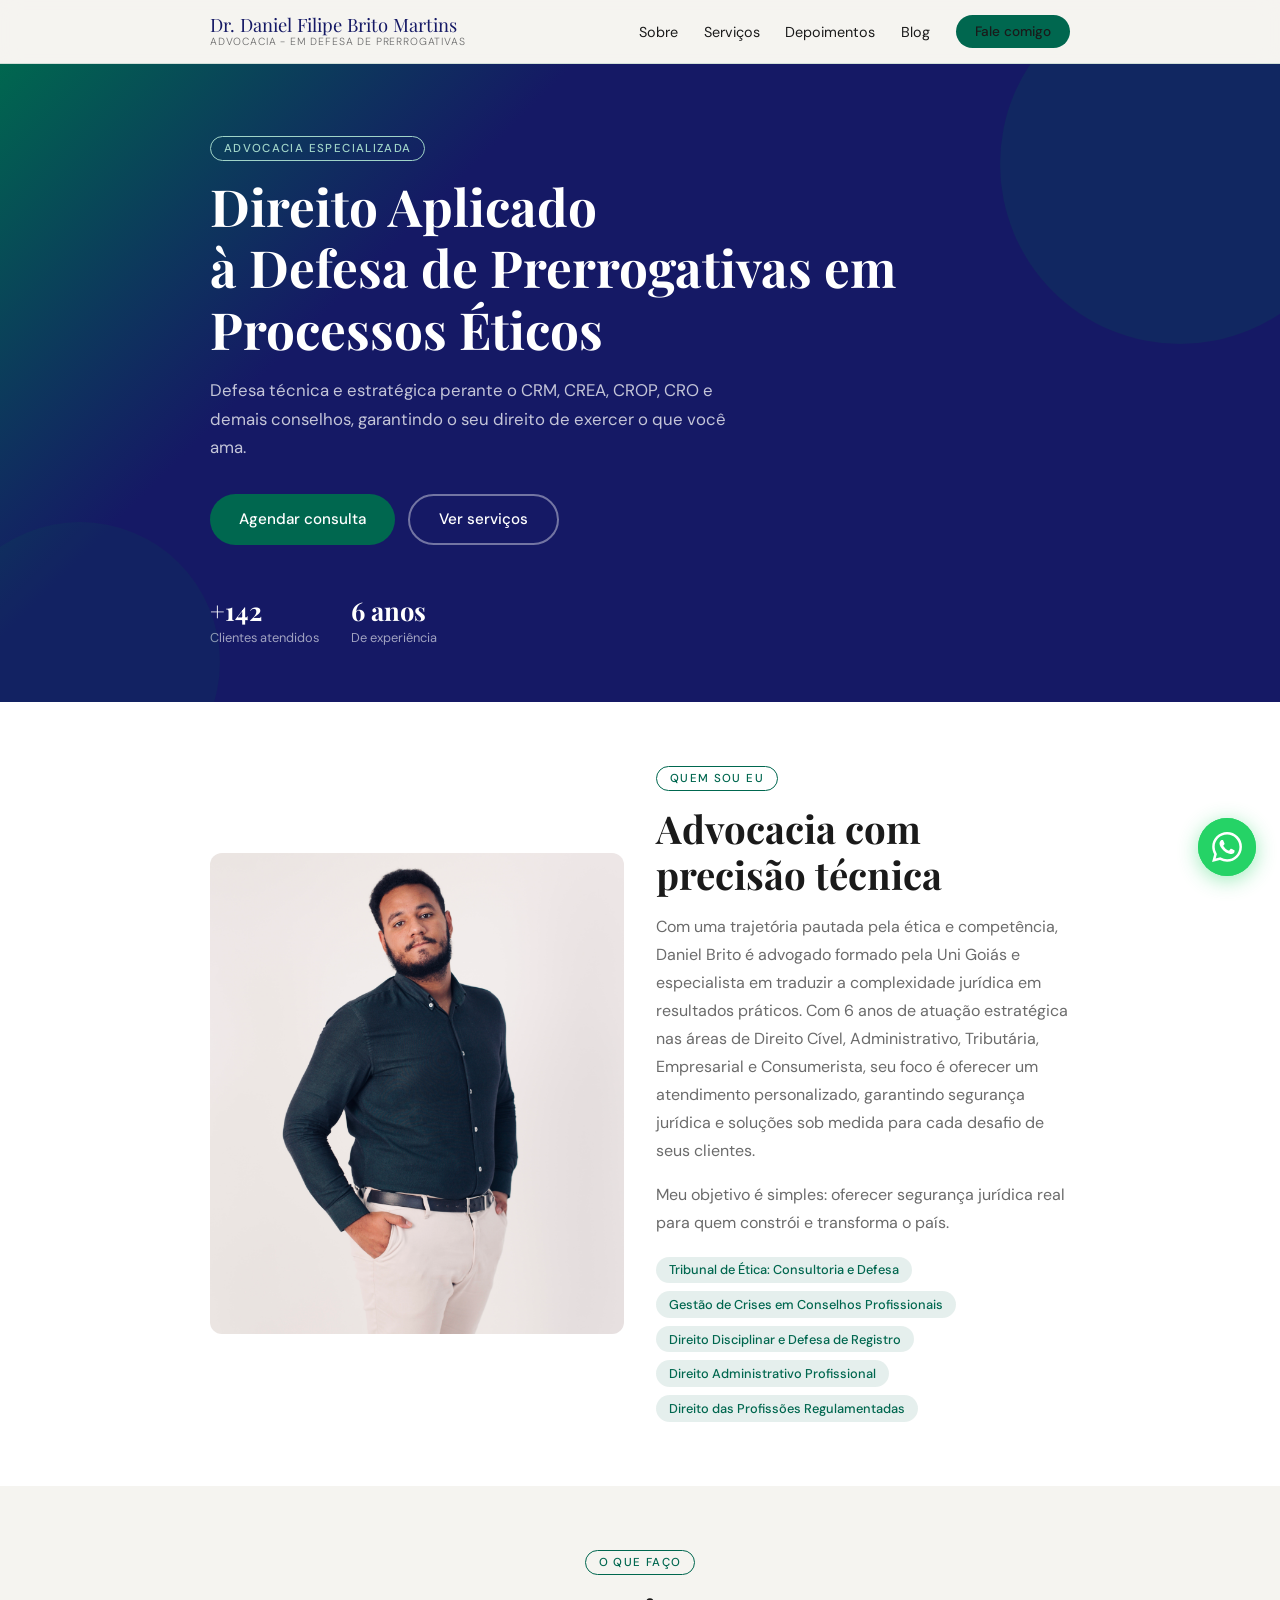
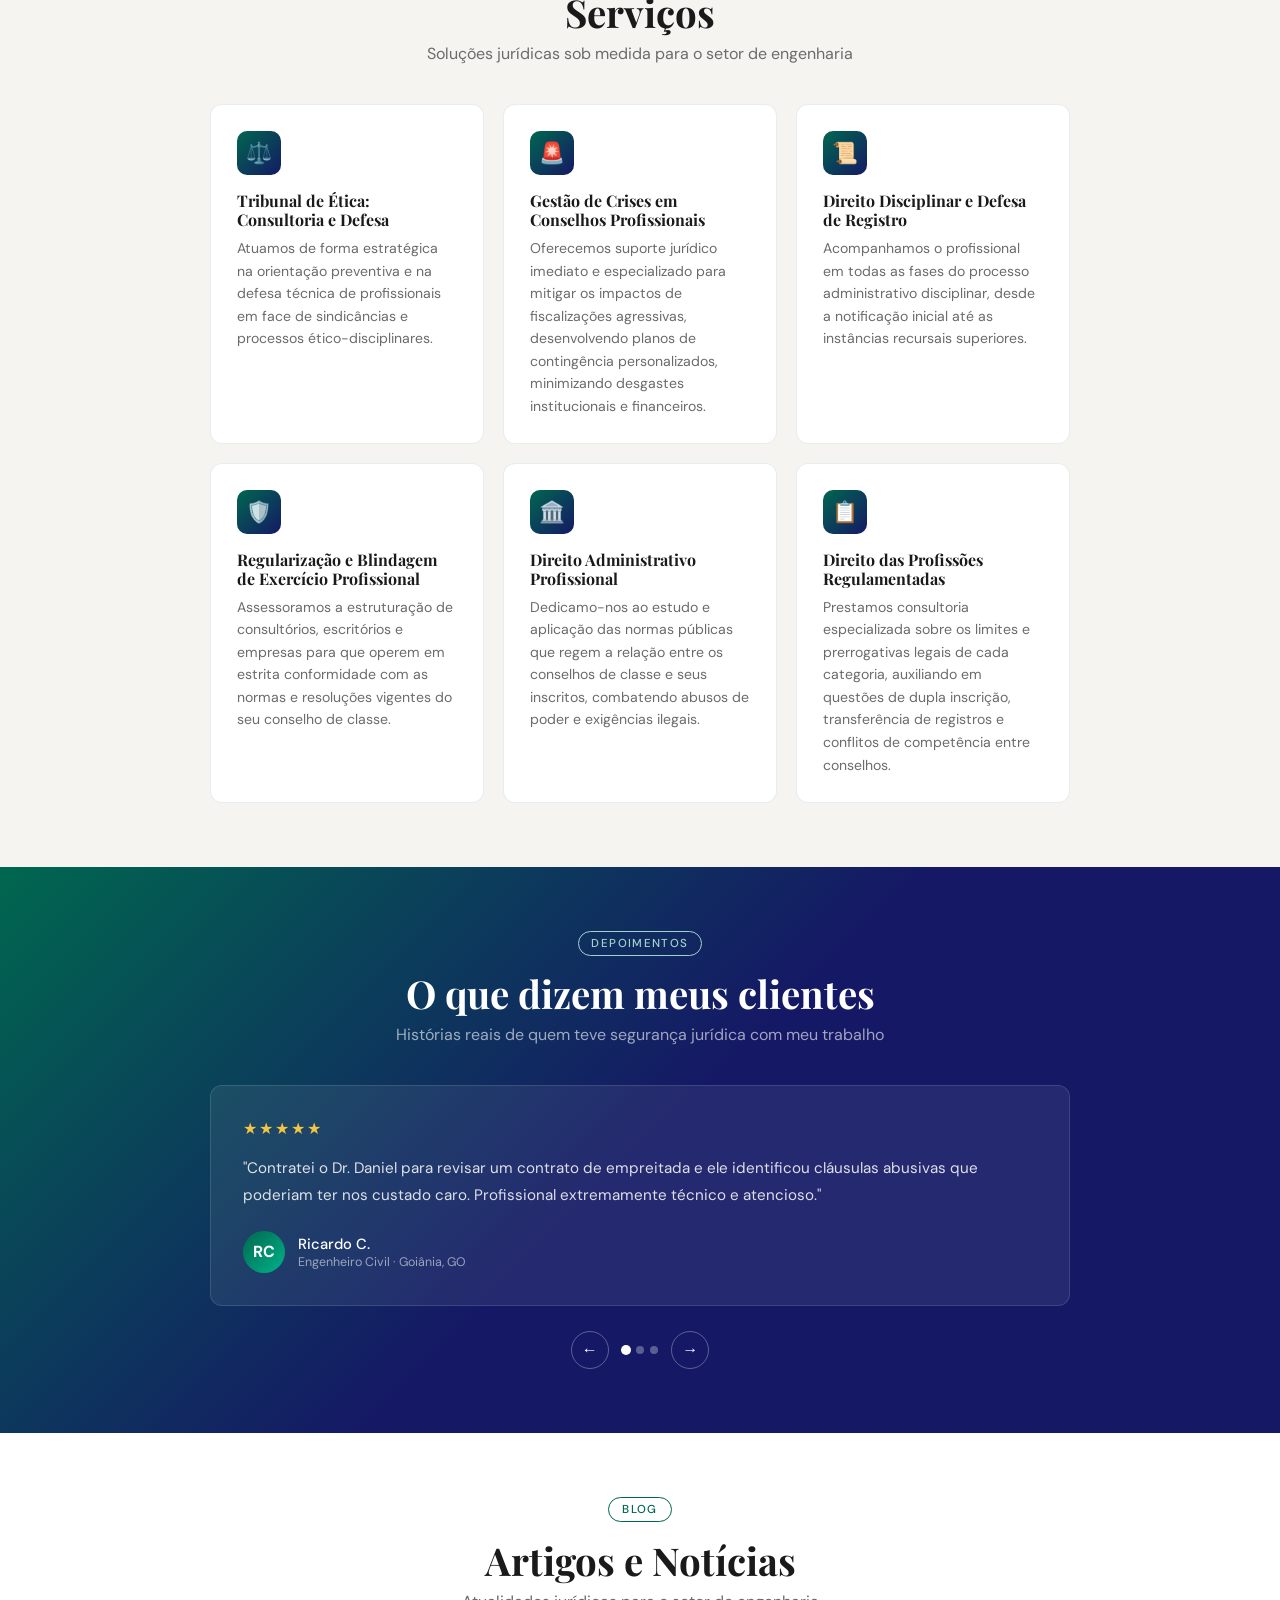
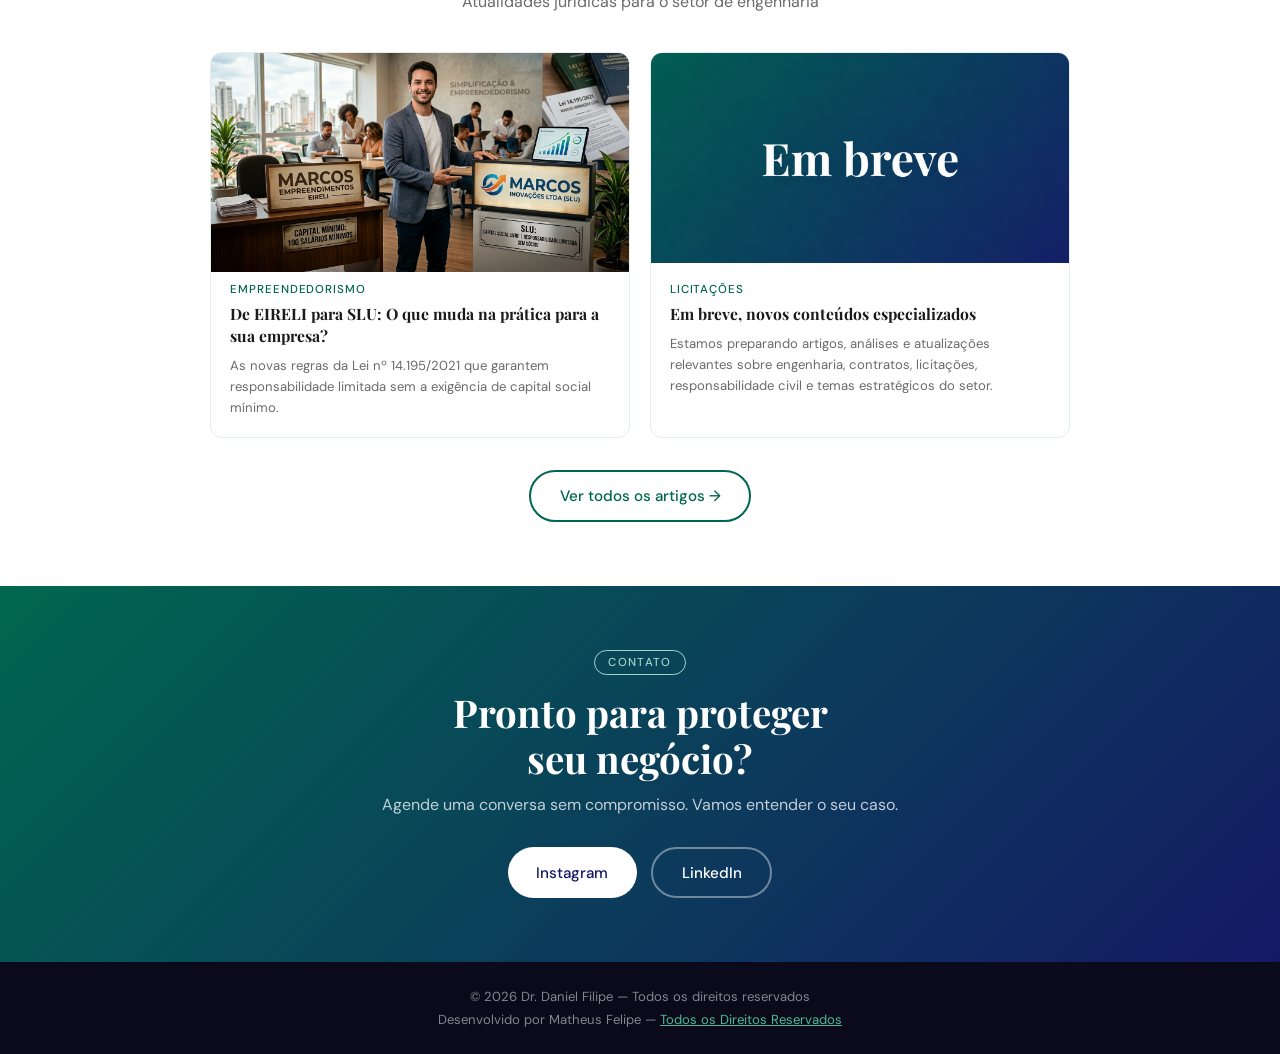
==== commit 79f90db8: "add meta description and text services" ====
--- a/index.html
+++ b/index.html
@@ -3,401 +3,440 @@
   <head>
     <meta charset="UTF-8" />
     <meta name="viewport" content="width=device-width, initial-scale=1.0" />
-    <title>Dr. Daniel Filipe Brito — Advocacia em Engenharia</title>
+    <meta
+      name="description"
+      content="Dr. Daniel Filipe Brito — Advocacia especializada em defesa de prerrogativas profissionais, processos ético-disciplinares, conselhos de classe e exercício profissional."
+    />
+    <meta name="robots" content="index, follow" />
+    <meta name="author" content="Dr. Daniel Filipe Brito Martins" />
+    <meta property="og:type" content="website" />
+    <meta property="og:url" content="https://danielbrito.adv.br" />
+    <meta
+      property="og:title"
+      content="Dr. Daniel Filipe Brito — Advocacia em Defesa de Prerrogativas"
+    />
+    <meta
+      property="og:description"
+      content="Advocacia especializada em defesa de prerrogativas profissionais, processos ético-disciplinares, conselhos de classe e exercício profissional."
+    />
+    <meta
+      property="og:image"
+      content="https://danielbrito.adv.br/images/preview-social.png"
+    />
+    <title>
+      Dr. Daniel Filipe Brito — Advocacia em Defesa de Prerrogativas
+    </title>
     <link rel="preconnect" href="https://fonts.googleapis.com" />
     <link rel="preconnect" href="https://fonts.gstatic.com" crossorigin />
     <link rel="stylesheet" href="./styles/style.css" />
-    <link rel="icon" href="./images/Favicon-Daniel_Felipe.jpeg" />
+    <link rel="icon" href="./images/favicon_balanca_dark.jpeg" />
     <link
       href="https://fonts.googleapis.com/css2?family=Playfair+Display:wght@600;700&family=DM+Sans:wght@300;400;500&display=swap"
       rel="stylesheet"
     />
   </head>
-  <body>
-    <nav class="navbar">
-      <div class="container">
-        <a href="#">
-          <div class="navbar-logo">
-            Dr. Daniel Filipe Brito Martins
-            <span>Advocacia · Direito de Engenharia</span>
-          </div></a
-        >
-        <ul class="navbar-links">
-          <li><a href="#sobre">Sobre</a></li>
-          <li><a href="#servicos">Serviços</a></li>
-          <li><a href="#depoimentos">Depoimentos</a></li>
-          <li><a href="artigos.html">Blog</a></li>
-          <li>
+  <main>
+    <body>
+      <nav class="navbar">
+        <div class="container">
+          <a href="#">
+            <div class="navbar-logo">
+              Dr. Daniel Filipe Brito Martins
+              <span>Advocacia - Em Defesa de Prerrogativas</span>
+            </div></a
+          >
+          <ul class="navbar-links">
+            <li><a href="#sobre">Sobre</a></li>
+            <li><a href="#servicos">Serviços</a></li>
+            <li><a href="#depoimentos">Depoimentos</a></li>
+            <li><a href="artigos.html">Blog</a></li>
+            <li>
+              <a
+                href="#contato"
+                class="btn btn-primary"
+                style="padding: 0.5rem 1.2rem; font-size: 0.85rem"
+                >Fale comigo</a
+              >
+            </li>
+          </ul>
+          <button class="hamburger" id="hamburger" aria-label="Abrir menu">
+            <span></span><span></span><span></span>
+          </button>
+        </div>
+        <ul class="mobile-menu" id="mobileMenu">
+          <li><a href="#sobre" onclick="fecharMenu()">Sobre</a></li>
+          <li><a href="#servicos" onclick="fecharMenu()">Serviços</a></li>
+          <li><a href="#depoimentos" onclick="fecharMenu()">Depoimentos</a></li>
+          <li><a href="artigos.html" onclick="fecharMenu()">Blog</a></li>
+          <li><a href="#contato" onclick="fecharMenu()">Fale comigo</a></li>
+        </ul>
+      </nav>
+
+      <section class="hero">
+        <div class="container">
+          <span class="tag hero-tag">Advocacia Especializada</span>
+          <h1>
+            Direito Aplicado<br />à Defesa de Prerrogativas em Processos Éticos
+          </h1>
+          <p>
+            Defesa técnica e estratégica perante o CRM, CREA, CROP, CRO e demais
+            conselhos, garantindo o seu direito de exercer o que você ama.
+          </p>
+          <div class="hero-btns">
+            <a href="#contato" class="btn btn-primary">Agendar consulta</a>
             <a
-              href="#contato"
-              class="btn btn-primary"
-              style="padding: 0.5rem 1.2rem; font-size: 0.85rem"
-              >Fale comigo</a
+              href="#servicos"
+              class="btn btn-secondary"
+              style="color: #fff; border-color: rgba(255, 255, 255, 0.4)"
+              >Ver serviços</a
             >
-          </li>
-        </ul>
-        <button class="hamburger" id="hamburger" aria-label="Abrir menu">
-          <span></span><span></span><span></span>
-        </button>
-      </div>
-      <ul class="mobile-menu" id="mobileMenu">
-        <li><a href="#sobre" onclick="fecharMenu()">Sobre</a></li>
-        <li><a href="#servicos" onclick="fecharMenu()">Serviços</a></li>
-        <li><a href="#depoimentos" onclick="fecharMenu()">Depoimentos</a></li>
-        <li><a href="artigos.html" onclick="fecharMenu()">Blog</a></li>
-        <li><a href="#contato" onclick="fecharMenu()">Fale comigo</a></li>
-      </ul>
-    </nav>
-
-    <section class="hero">
-      <div class="container">
-        <span class="tag hero-tag">Advocacia Especializada</span>
-        <h1>
-          Direito Aplicado<br />à Defesa de Prerrogativas em Processos Éticos
-        </h1>
-        <p>
-          Defesa técnica e estratégica perante o CRM, CREA, CROP e demais
-          conselhos, garantindo o seu direito de exercer o que você ama.
-        </p>
-        <div class="hero-btns">
-          <a href="#contato" class="btn btn-primary">Agendar consulta</a>
-          <a
-            href="#servicos"
-            class="btn btn-secondary"
-            style="color: #fff; border-color: rgba(255, 255, 255, 0.4)"
-            >Ver serviços</a
-          >
-        </div>
-        <div class="hero-badge">
-          <div class="hero-badge-item">
-            <strong>+40</strong>
-            <span>Clientes atendidos</span>
-          </div>
-          <div class="hero-badge-item">
-            <strong>6 anos</strong>
-            <span>De experiência</span>
-          </div>
-        </div>
-      </div>
-    </section>
-
-    <section class="sobre" id="sobre">
-      <div class="container">
-        <div class="sobre-grid">
-          <div class="sobre-foto"></div>
-          <div class="fade-in">
-            <span class="tag">Quem sou eu</span>
-            <h2>Advocacia com precisão técnica</h2>
+          </div>
+          <div class="hero-badge">
+            <div class="hero-badge-item">
+              <strong>+142</strong>
+              <span>Clientes atendidos</span>
+            </div>
+            <div class="hero-badge-item">
+              <strong>6 anos</strong>
+              <span>De experiência</span>
+            </div>
+          </div>
+        </div>
+      </section>
+
+      <section class="sobre" id="sobre">
+        <div class="container">
+          <div class="sobre-grid">
+            <div class="sobre-foto"></div>
+            <div class="fade-in">
+              <span class="tag">Quem sou eu</span>
+              <h2>Advocacia com precisão técnica</h2>
+              <p>
+                Com uma trajetória pautada pela ética e competência, Daniel
+                Brito é advogado formado pela Uni Goiás e especialista em
+                traduzir a complexidade jurídica em resultados práticos. Com 6
+                anos de atuação estratégica nas áreas de Direito Cível,
+                Administrativo, Tributária, Empresarial e Consumerista, seu foco
+                é oferecer um atendimento personalizado, garantindo segurança
+                jurídica e soluções sob medida para cada desafio de seus
+                clientes.
+              </p>
+              <p>
+                Meu objetivo é simples: oferecer segurança jurídica real para
+                quem constrói e transforma o país.
+              </p>
+              <div class="sobre-chips">
+                <span class="chip"
+                  >Tribunal de Ética: Consultoria e Defesa</span
+                >
+                <span class="chip"
+                  >Gestão de Crises em Conselhos Profissionais</span
+                >
+                <span class="chip"
+                  >Direito Disciplinar e Defesa de Registro</span
+                >
+                <span class="chip">​Direito Administrativo Profissional</span>
+                <span class="chip">Direito das Profissões Regulamentadas</span>
+              </div>
+            </div>
+          </div>
+        </div>
+      </section>
+
+      <section class="servicos" id="servicos">
+        <div class="container">
+          <div class="section-header fade-in">
+            <span class="tag">O que faço</span>
+            <h2>Serviços</h2>
+            <p>Soluções jurídicas sob medida para o setor de engenharia</p>
+          </div>
+          <div class="servicos-grid">
+            <div class="card-servico fade-in">
+              <div class="card-icon">⚖️</div>
+              <h3>Tribunal de Ética: Consultoria e Defesa</h3>
+              <p>
+                Atuamos de forma estratégica na orientação preventiva e na
+                defesa técnica de profissionais em face de sindicâncias e
+                processos ético-disciplinares.
+              </p>
+            </div>
+            <div class="card-servico fade-in">
+              <div class="card-icon">🚨</div>
+              <h3>Gestão de Crises em Conselhos Profissionais</h3>
+              <p>
+                Oferecemos suporte jurídico imediato e especializado para
+                mitigar os impactos de fiscalizações agressivas, desenvolvendo
+                planos de contingência personalizados, minimizando desgastes
+                institucionais e financeiros.
+              </p>
+            </div>
+            <div class="card-servico fade-in">
+              <div class="card-icon">📜</div>
+              <h3>Direito Disciplinar e Defesa de Registro</h3>
+              <p>
+                Acompanhamos o profissional em todas as fases do processo
+                administrativo disciplinar, desde a notificação inicial até as
+                instâncias recursais superiores.
+              </p>
+            </div>
+            <div class="card-servico fade-in">
+              <div class="card-icon">🛡️</div>
+              <h3>Regularização e Blindagem de Exercício Profissional</h3>
+              <p>
+                Assessoramos a estruturação de consultórios, escritórios e
+                empresas para que operem em estrita conformidade com as normas e
+                resoluções vigentes do seu conselho de classe.
+              </p>
+            </div>
+            <div class="card-servico fade-in">
+              <div class="card-icon">🏛️</div>
+              <h3>Direito Administrativo Profissional</h3>
+              <p>
+                Dedicamo-nos ao estudo e aplicação das normas públicas que regem
+                a relação entre os conselhos de classe e seus inscritos,
+                combatendo abusos de poder e exigências ilegais.
+              </p>
+            </div>
+            <div class="card-servico fade-in">
+              <div class="card-icon">📋</div>
+              <h3>Direito das Profissões Regulamentadas</h3>
+              <p>
+                Prestamos consultoria especializada sobre os limites e
+                prerrogativas legais de cada categoria, auxiliando em questões
+                de dupla inscrição, transferência de registros e conflitos de
+                competência entre conselhos.
+              </p>
+            </div>
+          </div>
+        </div>
+      </section>
+
+      <section class="depoimentos" id="depoimentos">
+        <div class="container">
+          <div class="section-header fade-in">
+            <span class="tag">Depoimentos</span>
+            <h2 style="color: #fff">O que dizem meus clientes</h2>
             <p>
-              Com uma trajetória pautada pela ética e competência, Daniel Brito
-              é advogado formado pela Uni Goiás e especialista em traduzir a
-              complexidade jurídica em resultados práticos. Com 6 anos de
-              atuação estratégica nas áreas de Direito Cível, Administrativo,
-              Tributária, Empresarial e Consumerista, seu foco é oferecer um
-              atendimento personalizado, garantindo segurança jurídica e
-              soluções sob medida para cada desafio de seus clientes.
+              Histórias reais de quem teve segurança jurídica com meu trabalho
             </p>
-            <p>
-              Meu objetivo é simples: oferecer segurança jurídica real para quem
-              constrói e transforma o país.
-            </p>
-            <div class="sobre-chips">
-              <span class="chip">Contratos de Obra</span>
-              <span class="chip">Perícia Judicial</span>
-              <span class="chip">Licitações</span>
-              <span class="chip">Responsabilidade Civil</span>
-              <span class="chip">Direito Ambiental</span>
-            </div>
-          </div>
-        </div>
-      </div>
-    </section>
-
-    <section class="servicos" id="servicos">
-      <div class="container">
-        <div class="section-header fade-in">
-          <span class="tag">O que faço</span>
-          <h2>Serviços</h2>
-          <p>Soluções jurídicas sob medida para o setor de engenharia</p>
-        </div>
-        <div class="servicos-grid">
-          <div class="card-servico fade-in">
-            <div class="card-icon">⚖️</div>
-            <h3>Contratos de Obra</h3>
-            <p>
-              Elaboração, revisão e negociação de contratos de empreitada,
-              subempreitada e fornecimento de materiais.
-            </p>
-          </div>
-          <div class="card-servico fade-in">
-            <div class="card-icon">🏗️</div>
-            <h3>Disputas em Licitação</h3>
-            <p>
-              Recursos administrativos, impugnações e representações em
-              processos licitatórios públicos e privados.
-            </p>
-          </div>
-          <div class="card-servico fade-in">
-            <div class="card-icon">📋</div>
-            <h3>Laudos Periciais</h3>
-            <p>
-              Assistência técnica jurídica em perícias de engenharia civil e
-              assessoria em ações indenizatórias.
-            </p>
-          </div>
-          <div class="card-servico fade-in">
-            <div class="card-icon">🛡️</div>
-            <h3>Responsabilidade Civil</h3>
-            <p>
-              Defesa de engenheiros e construtoras em ações por vícios, falhas
-              construtivas e acidentes de obra.
-            </p>
-          </div>
-          <div class="card-servico fade-in">
-            <div class="card-icon">🌿</div>
-            <h3>Licenciamento Ambiental</h3>
-            <p>
-              Orientação jurídica para obtenção de licenças e adequação
-              ambiental de empreendimentos.
-            </p>
-          </div>
-          <div class="card-servico fade-in">
-            <div class="card-icon">🤝</div>
-            <h3>Consultoria Preventiva</h3>
-            <p>
-              Análise de riscos contratuais e compliance jurídico para empresas
-              do setor de construção civil.
-            </p>
-          </div>
-        </div>
-      </div>
-    </section>
-
-    <section class="depoimentos" id="depoimentos">
-      <div class="container">
-        <div class="section-header fade-in">
-          <span class="tag">Depoimentos</span>
-          <h2 style="color: #fff">O que dizem meus clientes</h2>
-          <p>
-            Histórias reais de quem teve segurança jurídica com meu trabalho
-          </p>
-        </div>
-        <div class="carousel-wrapper fade-in">
-          <div class="carousel-track" id="carouselTrack">
-            <div class="card-depoimento">
-              <div class="depo-stars">★★★★★</div>
-              <p class="depo-texto">
-                "Contratei o Dr. Daniel para revisar um contrato de empreitada e
-                ele identificou cláusulas abusivas que poderiam ter nos custado
-                caro. Profissional extremamente técnico e atencioso."
-              </p>
-              <div class="depo-autor">
-                <div class="depo-avatar">RC</div>
-                <div>
-                  <div class="depo-autor-nome">Ricardo C.</div>
-                  <div class="depo-autor-cargo">
-                    Engenheiro Civil · Goiânia, GO
+          </div>
+          <div class="carousel-wrapper fade-in">
+            <div class="carousel-track" id="carouselTrack">
+              <div class="card-depoimento">
+                <div class="depo-stars">★★★★★</div>
+                <p class="depo-texto">
+                  "Contratei o Dr. Daniel para revisar um contrato de empreitada
+                  e ele identificou cláusulas abusivas que poderiam ter nos
+                  custado caro. Profissional extremamente técnico e atencioso."
+                </p>
+                <div class="depo-autor">
+                  <div class="depo-avatar">RC</div>
+                  <div>
+                    <div class="depo-autor-nome">Ricardo C.</div>
+                    <div class="depo-autor-cargo">
+                      Engenheiro Civil · Goiânia, GO
+                    </div>
                   </div>
                 </div>
               </div>
-            </div>
-            <div class="card-depoimento">
-              <div class="depo-stars">★★★★★</div>
-              <p class="depo-texto">
-                "Precisávamos de assessoria em uma licitação pública e o suporte
-                foi fundamental. Ganhamos o recurso e o contrato. Recomendo sem
-                hesitar."
-              </p>
-              <div class="depo-autor">
-                <div class="depo-avatar">AM</div>
-                <div>
-                  <div class="depo-autor-nome">Ana M.</div>
-                  <div class="depo-autor-cargo">
-                    Diretora · Construtora Valve
+              <div class="card-depoimento">
+                <div class="depo-stars">★★★★★</div>
+                <p class="depo-texto">
+                  "Precisávamos de assessoria em uma licitação pública e o
+                  suporte foi fundamental. Ganhamos o recurso e o contrato.
+                  Recomendo sem hesitar."
+                </p>
+                <div class="depo-autor">
+                  <div class="depo-avatar">AM</div>
+                  <div>
+                    <div class="depo-autor-nome">Ana M.</div>
+                    <div class="depo-autor-cargo">
+                      Diretora · Construtora Valve
+                    </div>
                   </div>
                 </div>
               </div>
-            </div>
-            <div class="card-depoimento">
-              <div class="depo-stars">★★★★★</div>
-              <p class="depo-texto">
-                "Fui acionado judicialmente por um suposto vício construtivo.
-                Com a defesa do Dr. Daniel e um laudo pericial bem fundamentado,
-                o processo foi encerrado a meu favor."
-              </p>
-              <div class="depo-autor">
-                <div class="depo-avatar">FT</div>
-                <div>
-                  <div class="depo-autor-nome">Felipe T.</div>
-                  <div class="depo-autor-cargo">Arquiteto e Construtor</div>
+              <div class="card-depoimento">
+                <div class="depo-stars">★★★★★</div>
+                <p class="depo-texto">
+                  "Fui acionado judicialmente por um suposto vício construtivo.
+                  Com a defesa do Dr. Daniel e um laudo pericial bem
+                  fundamentado, o processo foi encerrado a meu favor."
+                </p>
+                <div class="depo-autor">
+                  <div class="depo-avatar">FT</div>
+                  <div>
+                    <div class="depo-autor-nome">Felipe T.</div>
+                    <div class="depo-autor-cargo">Arquiteto e Construtor</div>
+                  </div>
                 </div>
               </div>
             </div>
           </div>
-        </div>
-        <div class="carousel-controls">
-          <button class="carousel-btn" id="btnAnterior" aria-label="Anterior">
-            &#8592;
-          </button>
-          <div class="carousel-dots" id="carouselDots"></div>
-          <button class="carousel-btn" id="btnProximo" aria-label="Próximo">
-            &#8594;
-          </button>
-        </div>
-      </div>
-    </section>
-
-    <section class="blog" id="blog">
-      <div class="container">
-        <div class="section-header fade-in">
-          <span class="tag">Blog</span>
-          <h2>Artigos e Notícias</h2>
-          <p>Atualidades jurídicas para o setor de engenharia</p>
-        </div>
-        <div class="blog-grid">
-          <a href="artigos.html" class="card-blog fade-in">
-            <div class="card-blog-img">
-              <img src="./images/Marcos_Eirelli.jpg" alt="" />
-            </div>
-            <div class="card-blog-body">
-              <div class="card-blog-cat">Empreendedorismo</div>
-              <h3>
-                De EIRELI para SLU: O que muda na prática para a sua empresa?
-              </h3>
-              <p>
-                As novas regras da Lei nº 14.195/2021 que garantem
-                responsabilidade limitada sem a exigência de capital social
-                mínimo.
-              </p>
-            </div>
-          </a>
-          <a href="artigos.html" class="card-blog fade-in">
-            <div class="card-blog-img"></div>
-            <div class="card-blog-body">
-              <div class="card-blog-cat">Licitações</div>
-              <h3>Em breve, novos conteúdos especializados</h3>
-              <p>
-                Estamos preparando artigos, análises e atualizações relevantes
-                sobre engenharia, contratos, licitações, responsabilidade civil
-                e temas estratégicos do setor.
-              </p>
-            </div>
-          </a>
-        </div>
-        <div class="blog-link fade-in">
-          <a href="artigos.html" class="btn btn-secondary"
-            >Ver todos os artigos →</a
+          <div class="carousel-controls">
+            <button class="carousel-btn" id="btnAnterior" aria-label="Anterior">
+              &#8592;
+            </button>
+            <div class="carousel-dots" id="carouselDots"></div>
+            <button class="carousel-btn" id="btnProximo" aria-label="Próximo">
+              &#8594;
+            </button>
+          </div>
+        </div>
+      </section>
+
+      <section class="blog" id="blog">
+        <div class="container">
+          <div class="section-header fade-in">
+            <span class="tag">Blog</span>
+            <h2>Artigos e Notícias</h2>
+            <p>Atualidades jurídicas para o setor de engenharia</p>
+          </div>
+          <div class="blog-grid">
+            <a href="artigos.html" class="card-blog fade-in">
+              <div class="card-blog-img">
+                <img src="./images/Marcos_Eirelli.jpg" alt="" />
+              </div>
+              <div class="card-blog-body">
+                <div class="card-blog-cat">Empreendedorismo</div>
+                <h3>
+                  De EIRELI para SLU: O que muda na prática para a sua empresa?
+                </h3>
+                <p>
+                  As novas regras da Lei nº 14.195/2021 que garantem
+                  responsabilidade limitada sem a exigência de capital social
+                  mínimo.
+                </p>
+              </div>
+            </a>
+            <a href="artigos.html" class="card-blog fade-in">
+              <div class="card-blog-img"></div>
+              <div class="card-blog-body">
+                <div class="card-blog-cat">Licitações</div>
+                <h3>Em breve, novos conteúdos especializados</h3>
+                <p>
+                  Estamos preparando artigos, análises e atualizações relevantes
+                  sobre engenharia, contratos, licitações, responsabilidade
+                  civil e temas estratégicos do setor.
+                </p>
+              </div>
+            </a>
+          </div>
+          <div class="blog-link fade-in">
+            <a href="artigos.html" class="btn btn-secondary"
+              >Ver todos os artigos →</a
+            >
+          </div>
+        </div>
+      </section>
+
+      <section class="cta" id="contato">
+        <div class="container fade-in">
+          <span class="tag" style="color: #a0d4c8; border-color: #a0d4c8"
+            >Contato</span
           >
-        </div>
-      </div>
-    </section>
-
-    <section class="cta" id="contato">
-      <div class="container fade-in">
-        <span class="tag" style="color: #a0d4c8; border-color: #a0d4c8"
-          >Contato</span
-        >
-        <h2>Pronto para proteger<br />seu negócio?</h2>
-        <p>Agende uma conversa sem compromisso. Vamos entender o seu caso.</p>
-        <div
-          style="
-            display: flex;
-            gap: 0.85rem;
-            justify-content: center;
-            flex-wrap: wrap;
-          "
-        >
-          <a
-            href="https://www.instagram.com/danierufbm"
-            class="btn btn-white"
-            target="_blank"
-            >Instagram</a
+          <h2>Pronto para proteger<br />seu negócio?</h2>
+          <p>Agende uma conversa sem compromisso. Vamos entender o seu caso.</p>
+          <div
+            style="
+              display: flex;
+              gap: 0.85rem;
+              justify-content: center;
+              flex-wrap: wrap;
+            "
           >
-          <a
-            href="https://www.linkedin.com/in/daniel-filipe-brito-108b40218?"
-            class="btn btn-secondary"
-            style="color: #ffffff; border-color: rgba(255, 255, 255, 0.4)"
-            >LinkedIn</a
-          >
-        </div>
-      </div>
-    </section>
-
-    <footer>
-      <p>© 2026 Dr. Daniel Filipe — Todos os direitos reservados</p>
-      <p style="margin-top: 0.4rem">
-        Desenvolvido por Matheus Felipe —
-        <a href="#">Todos os Direitos Reservados</a>
-      </p>
-    </footer>
-
-    <a
-      href="https://wa.me/5562995669803"
-      class="whatsapp-float"
-      target="_blank"
-      aria-label="Fale pelo WhatsApp"
-    >
-      <svg viewBox="0 0 24 24" xmlns="http://www.w3.org/2000/svg">
-        <path
-          d="M17.472 14.382c-.297-.149-1.758-.867-2.03-.967-.273-.099-.471-.148-.67.15-.197.297-.767.966-.94 1.164-.173.199-.347.223-.644.075-.297-.15-1.255-.463-2.39-1.475-.883-.788-1.48-1.761-1.653-2.059-.173-.297-.018-.458.13-.606.134-.133.298-.347.446-.52.149-.174.198-.298.298-.497.099-.198.05-.371-.025-.52-.075-.149-.669-1.612-.916-2.207-.242-.579-.487-.5-.669-.51-.173-.008-.371-.01-.57-.01-.198 0-.52.074-.792.372-.272.297-1.04 1.016-1.04 2.479 0 1.462 1.065 2.875 1.213 3.074.149.198 2.096 3.2 5.077 4.487.709.306 1.262.489 1.694.625.712.227 1.36.195 1.871.118.571-.085 1.758-.719 2.006-1.413.248-.694.248-1.289.173-1.413-.074-.124-.272-.198-.57-.347m-5.421 7.403h-.004a9.87 9.87 0 01-5.031-1.378l-.361-.214-3.741.982.998-3.648-.235-.374a9.86 9.86 0 01-1.51-5.26c.001-5.45 4.436-9.884 9.888-9.884 2.64 0 5.122 1.03 6.988 2.898a9.825 9.825 0 012.893 6.994c-.003 5.45-4.437 9.884-9.885 9.884m8.413-18.297A11.815 11.815 0 0012.05 0C5.495 0 .16 5.335.157 11.892c0 2.096.547 4.142 1.588 5.945L.057 24l6.305-1.654a11.882 11.882 0 005.683 1.448h.005c6.554 0 11.89-5.335 11.893-11.893a11.821 11.821 0 00-3.48-8.413z"
-        />
-      </svg>
-    </a>
-
-    <script>
-      const hamburger = document.getElementById("hamburger");
-      const mobileMenu = document.getElementById("mobileMenu");
-      hamburger.addEventListener("click", function () {
-        hamburger.classList.toggle("open");
-        mobileMenu.classList.toggle("open");
-      });
-      function fecharMenu() {
-        hamburger.classList.remove("open");
-        mobileMenu.classList.remove("open");
-      }
-
-      const track = document.getElementById("carouselTrack");
-      const btnAnterior = document.getElementById("btnAnterior");
-      const btnProximo = document.getElementById("btnProximo");
-      const dotsContainer = document.getElementById("carouselDots");
-      const totalCards = track.children.length;
-      let cardAtual = 0;
-      for (let i = 0; i < totalCards; i++) {
-        const dot = document.createElement("div");
-        dot.classList.add("dot");
-        if (i === 0) dot.classList.add("active");
-        dot.addEventListener("click", () => irParaCard(i));
-        dotsContainer.appendChild(dot);
-      }
-      function irParaCard(indice) {
-        cardAtual = indice;
-        track.style.transform = `translateX(-${cardAtual * 100}%)`;
-        document.querySelectorAll(".dot").forEach((d, i) => {
-          d.classList.toggle("active", i === cardAtual);
+            <a
+              href="https://www.instagram.com/danierufbm"
+              class="btn btn-white"
+              target="_blank"
+              >Instagram</a
+            >
+            <a
+              href="https://www.linkedin.com/in/daniel-filipe-brito-108b40218?"
+              class="btn btn-secondary"
+              style="color: #ffffff; border-color: rgba(255, 255, 255, 0.4)"
+              >LinkedIn</a
+            >
+          </div>
+        </div>
+      </section>
+
+      <footer>
+        <p>© 2026 Dr. Daniel Filipe — Todos os direitos reservados</p>
+        <p style="margin-top: 0.4rem">
+          Desenvolvido por Matheus Felipe —
+          <a href="#">Todos os Direitos Reservados</a>
+        </p>
+      </footer>
+
+      <a
+        href="https://wa.me/5562995669803"
+        class="whatsapp-float"
+        target="_blank"
+        aria-label="Fale pelo WhatsApp"
+      >
+        <svg viewBox="0 0 24 24" xmlns="http://www.w3.org/2000/svg">
+          <path
+            d="M17.472 14.382c-.297-.149-1.758-.867-2.03-.967-.273-.099-.471-.148-.67.15-.197.297-.767.966-.94 1.164-.173.199-.347.223-.644.075-.297-.15-1.255-.463-2.39-1.475-.883-.788-1.48-1.761-1.653-2.059-.173-.297-.018-.458.13-.606.134-.133.298-.347.446-.52.149-.174.198-.298.298-.497.099-.198.05-.371-.025-.52-.075-.149-.669-1.612-.916-2.207-.242-.579-.487-.5-.669-.51-.173-.008-.371-.01-.57-.01-.198 0-.52.074-.792.372-.272.297-1.04 1.016-1.04 2.479 0 1.462 1.065 2.875 1.213 3.074.149.198 2.096 3.2 5.077 4.487.709.306 1.262.489 1.694.625.712.227 1.36.195 1.871.118.571-.085 1.758-.719 2.006-1.413.248-.694.248-1.289.173-1.413-.074-.124-.272-.198-.57-.347m-5.421 7.403h-.004a9.87 9.87 0 01-5.031-1.378l-.361-.214-3.741.982.998-3.648-.235-.374a9.86 9.86 0 01-1.51-5.26c.001-5.45 4.436-9.884 9.888-9.884 2.64 0 5.122 1.03 6.988 2.898a9.825 9.825 0 012.893 6.994c-.003 5.45-4.437 9.884-9.885 9.884m8.413-18.297A11.815 11.815 0 0012.05 0C5.495 0 .16 5.335.157 11.892c0 2.096.547 4.142 1.588 5.945L.057 24l6.305-1.654a11.882 11.882 0 005.683 1.448h.005c6.554 0 11.89-5.335 11.893-11.893a11.821 11.821 0 00-3.48-8.413z"
+          />
+        </svg>
+      </a>
+
+      <script>
+        const hamburger = document.getElementById("hamburger");
+        const mobileMenu = document.getElementById("mobileMenu");
+        hamburger.addEventListener("click", function () {
+          hamburger.classList.toggle("open");
+          mobileMenu.classList.toggle("open");
         });
-      }
-      btnProximo.addEventListener("click", function () {
-        irParaCard((cardAtual + 1) % totalCards);
-      });
-      btnAnterior.addEventListener("click", function () {
-        irParaCard((cardAtual - 1 + totalCards) % totalCards);
-      });
-      setInterval(() => irParaCard((cardAtual + 1) % totalCards), 5000);
-
-      const observer = new IntersectionObserver(
-        function (entries) {
-          entries.forEach(function (entry) {
-            if (entry.isIntersecting) {
-              entry.target.classList.add("visible");
-              observer.unobserve(entry.target);
-            }
+        function fecharMenu() {
+          hamburger.classList.remove("open");
+          mobileMenu.classList.remove("open");
+        }
+
+        const track = document.getElementById("carouselTrack");
+        const btnAnterior = document.getElementById("btnAnterior");
+        const btnProximo = document.getElementById("btnProximo");
+        const dotsContainer = document.getElementById("carouselDots");
+        const totalCards = track.children.length;
+        let cardAtual = 0;
+        for (let i = 0; i < totalCards; i++) {
+          const dot = document.createElement("div");
+          dot.classList.add("dot");
+          if (i === 0) dot.classList.add("active");
+          dot.addEventListener("click", () => irParaCard(i));
+          dotsContainer.appendChild(dot);
+        }
+        function irParaCard(indice) {
+          cardAtual = indice;
+          track.style.transform = `translateX(-${cardAtual * 100}%)`;
+          document.querySelectorAll(".dot").forEach((d, i) => {
+            d.classList.toggle("active", i === cardAtual);
           });
-        },
-        { threshold: 0.15 },
-      );
-      document.querySelectorAll(".fade-in").forEach(function (el) {
-        observer.observe(el);
-      });
-    </script>
-  </body>
+        }
+        btnProximo.addEventListener("click", function () {
+          irParaCard((cardAtual + 1) % totalCards);
+        });
+        btnAnterior.addEventListener("click", function () {
+          irParaCard((cardAtual - 1 + totalCards) % totalCards);
+        });
+        setInterval(() => irParaCard((cardAtual + 1) % totalCards), 5000);
+
+        const observer = new IntersectionObserver(
+          function (entries) {
+            entries.forEach(function (entry) {
+              if (entry.isIntersecting) {
+                entry.target.classList.add("visible");
+                observer.unobserve(entry.target);
+              }
+            });
+          },
+          { threshold: 0.15 },
+        );
+        document.querySelectorAll(".fade-in").forEach(function (el) {
+          observer.observe(el);
+        });
+      </script>
+    </body>
+  </main>
 </html>
--- a/styles/style.css
+++ b/styles/style.css
@@ -318,7 +318,7 @@
 .sobre p {
   color: var(--cinza);
   line-height: 1.75;
-  margin-bottom: 1rem;
+  margin: 1rem 0;
 }
 .sobre-chips {
   display: flex;
@@ -600,7 +600,8 @@
   font-size: 0.82rem;
 }
 footer a {
-  color: var(--verde);
+  color: #4dba96;
+  text-decoration: underline;
 }
 
 .whatsapp-float {
